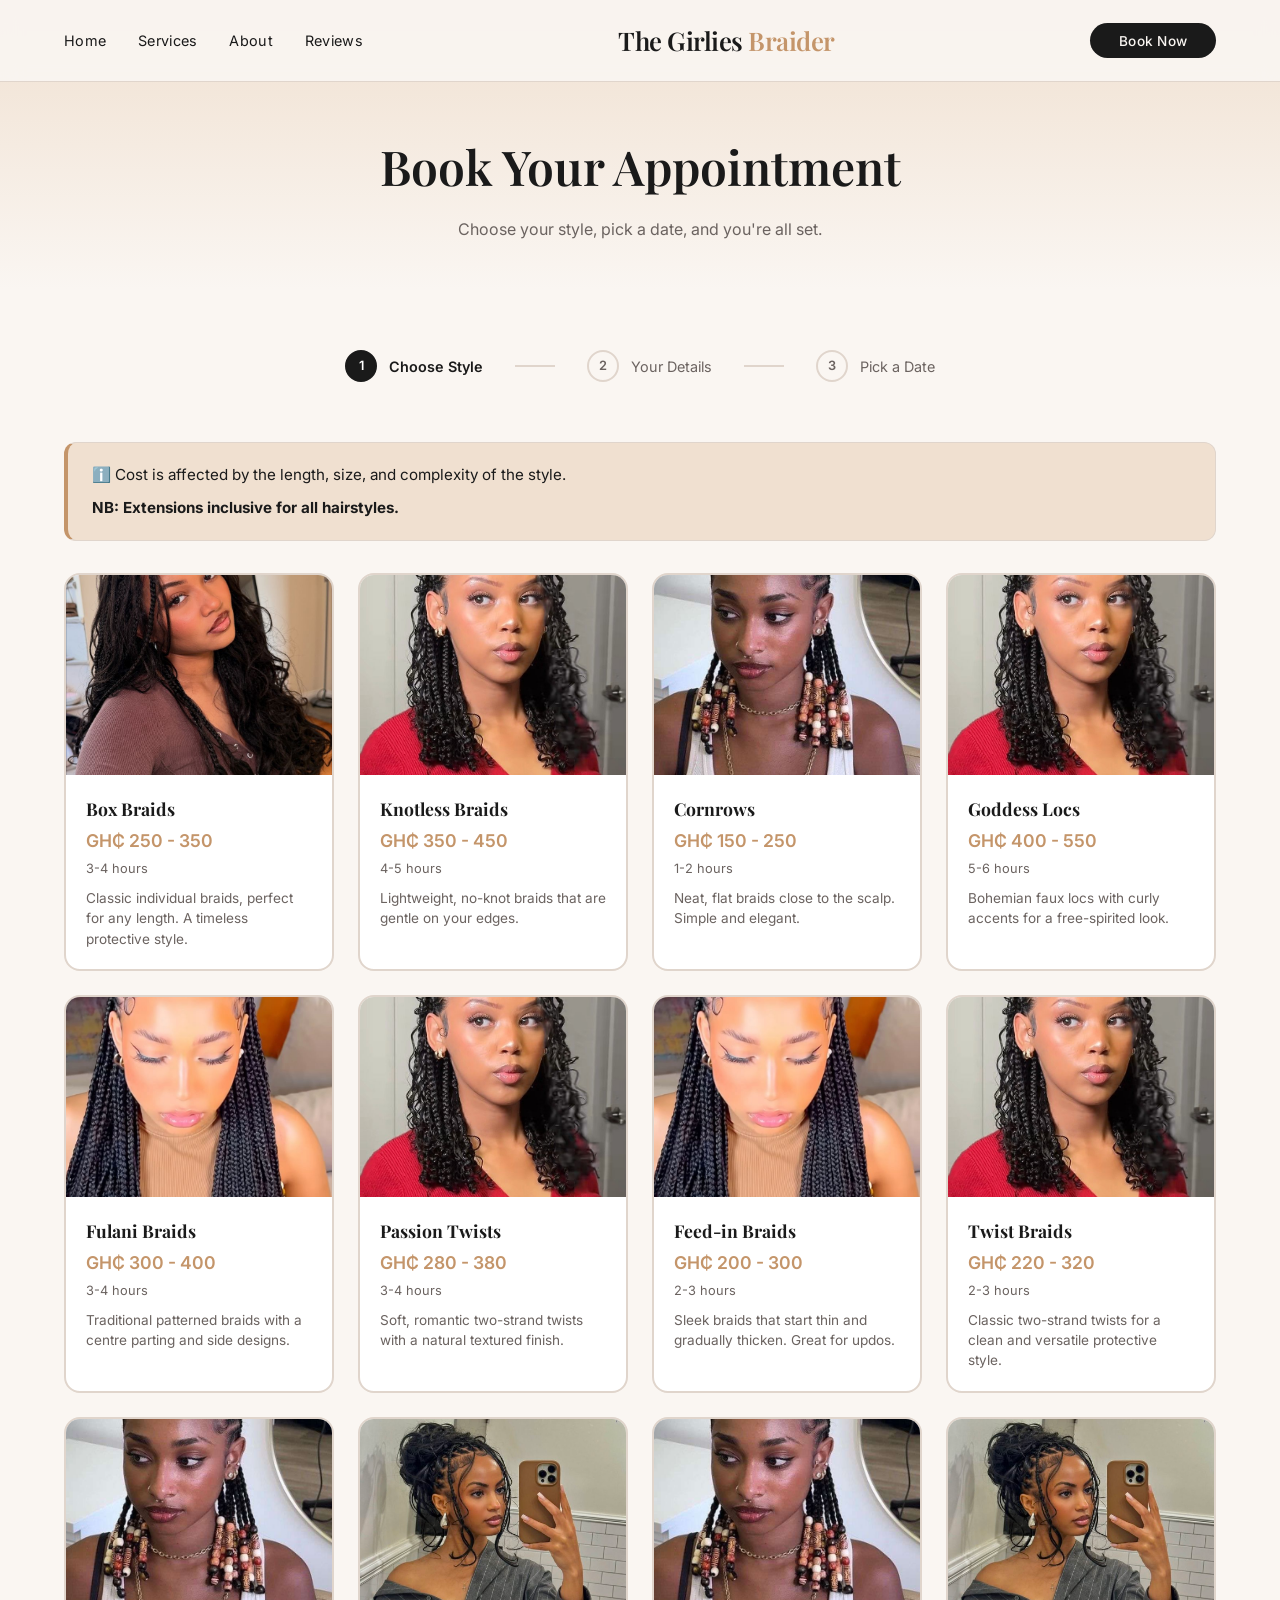
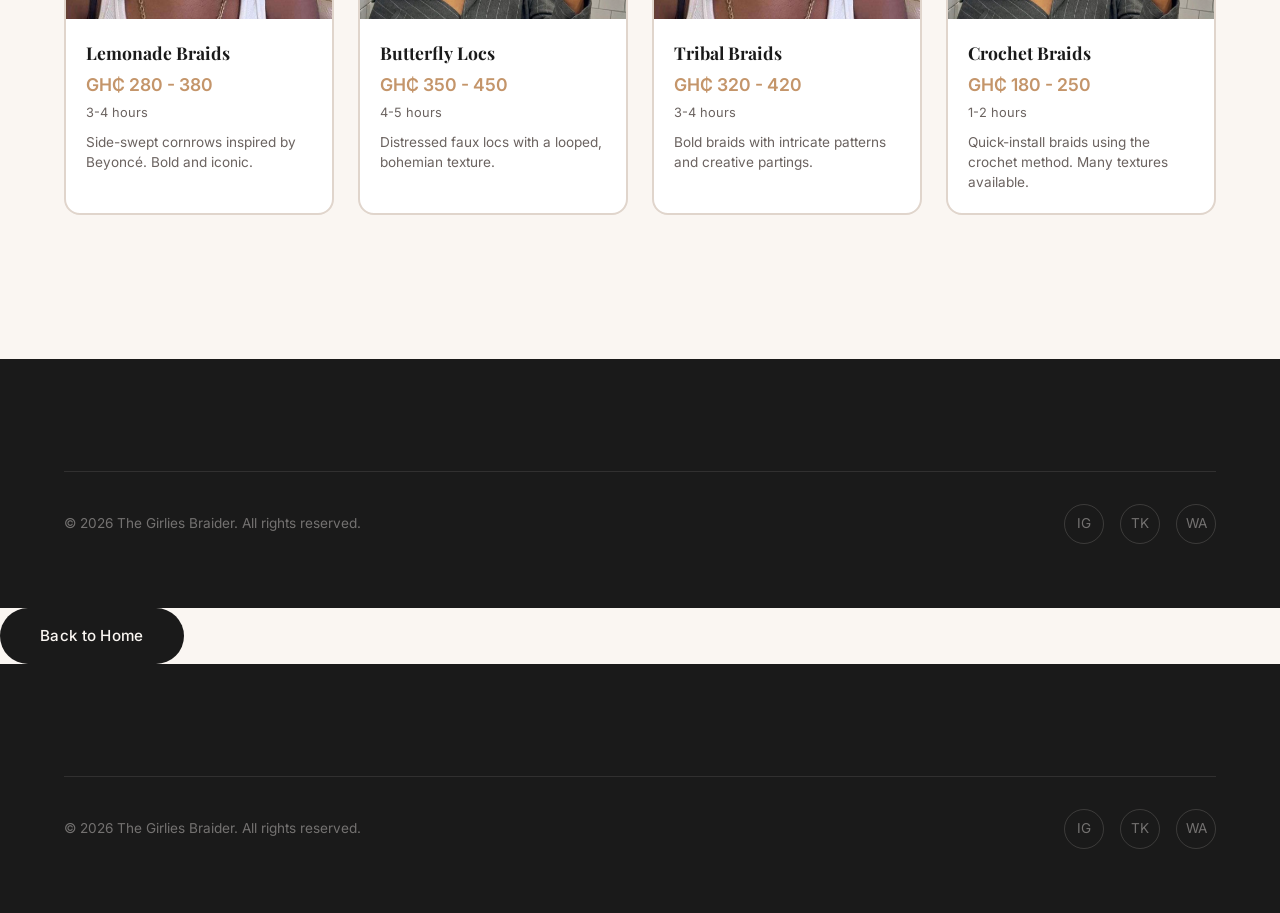
==== booking.html @ 3447a0ca "feat: update hairstyle pricing to ranges and add pricing information component to booking page" ====
<!DOCTYPE html>
<html lang="en">
<head>
  <meta charset="UTF-8">
  <meta name="viewport" content="width=device-width, initial-scale=1.0, maximum-scale=1.0, user-scalable=no">
  <title>Book an Appointment | The Girlies Braider</title>
  <link rel="stylesheet" href="styles.css">
</head>
<body>

  <!-- Navigation -->
  <nav class="navbar">
    <ul class="nav-links" id="navLinks">
      <li><a href="index.html">Home</a></li>
      <li><a href="index.html#services">Services</a></li>
      <li><a href="index.html#about">About</a></li>
      <li><a href="index.html#testimonials">Reviews</a></li>
    </ul>

    <a href="index.html" class="nav-logo">The Girlies <span>Braider</span></a>

    <div class="nav-cta">
      <a href="booking.html" class="btn-book">Book Now</a>
    </div>

    <button class="mobile-menu-btn" onclick="toggleMenu()" aria-label="Toggle menu">
      <span></span>
      <span></span>
      <span></span>
    </button>
  </nav>

  <!-- Page Header -->
  <div class="page-header">
    <h1 class="section-title">Book Your Appointment</h1>
    <p>Choose your style, pick a date, and you're all set.</p>
  </div>

  <!-- Booking Section -->
  <section class="booking-section">

    <!-- Steps Indicator -->
    <div class="booking-steps">
      <div class="step active" id="step-indicator-1">
        <span class="step-number">1</span>
        Choose Style
      </div>
      <div class="step-connector" id="connector-1"></div>
      <div class="step" id="step-indicator-2">
        <span class="step-number">2</span>
        Your Details
      </div>
      <div class="step-connector" id="connector-2"></div>
      <div class="step" id="step-indicator-3">
        <span class="step-number">3</span>
        Pick a Date
      </div>
    </div>

    <!-- Step 1: Choose Style -->
    <div class="step-panel active" id="step-1">
      <div class="pricing-info">
        <p>&#8505;&#65039; Cost is affected by the length, size, and complexity of the style.</p>
        <p><strong>NB: Extensions inclusive for all hairstyles.</strong></p>
      </div>
      <div class="styles-grid" id="stylesGrid">
        <!-- Rendered by JS -->
      </div>
    </div>

    <!-- Step 2: Your Details -->
    <div class="step-panel" id="step-2">
      <div class="booking-form">
        <div class="form-group">
          <label for="customerName">Your Full Name</label>
          <input type="text" id="customerName" placeholder="e.g. Ama Mensah" oninput="validateDetails()">
        </div>

        <div class="form-group">
          <label for="customerPhone">Phone Number</label>
          <input type="tel" id="customerPhone" placeholder="e.g. 024 000 0000" oninput="validateDetails()">
          <span class="phone-error" id="phoneError"></span>
        </div>
      </div>

      <div class="booking-nav">
        <button class="btn-back" onclick="goToStep(1)">&#8592; Back</button>
        <button class="btn-next" id="btnToStep3" disabled onclick="goToStep(3)">
          Continue &#8594;
        </button>
      </div>
    </div>

    <!-- Step 3: Pick a Date & Time (Cal.com) -->
    <div class="step-panel" id="step-3">
      <!-- Desktop: inline embed -->
      <div class="cal-embed-container cal-desktop-only">
        <div id="my-cal-inline"></div>
      </div>

      <!-- Mobile: popup trigger -->
      <div class="cal-mobile-only">
        <p style="text-align:center; color: var(--color-text-light); margin-bottom: 1.5rem;">
          Tap the button below to choose your preferred date and time.
        </p>
        <button
          id="calMobileBtn"
          data-cal-link="frank-adu-zt1m3p"
          data-cal-config='{"layout":"column_view"}'
          class="btn-primary"
          style="display:block; width:100%; text-align:center;"
        >
          Select Date &amp; Time
        </button>
      </div>

      <div class="booking-nav">
        <button class="btn-back" onclick="goToStep(2)">&#8592; Back</button>
      </div>
    </div>

  </section>

  <!-- Footer -->
  <footer class="footer">
    <div class="footer-bottom">
      <span>&copy; 2026 The Girlies Braider. All rights reserved.</span>
      <div class="social-links">
        <a href="#" aria-label="Instagram">IG</a>
        <a href="#" aria-label="TikTok">TK</a>
        <a href="#" aria-label="WhatsApp">WA</a>
      </div>
    </div>
  </footer>

  <!-- Cal.com embed loader (load script only, don't render yet) -->
  <script type="text/javascript">
    (function (C, A, L) {
      let p = function (a, ar) { a.q.push(ar); };
      let d = C.document;
      C.Cal = C.Cal || function () {
        let cal = C.Cal;
        let ar = arguments;
        if (!cal.loaded) {
          cal.ns = {};
          cal.q = cal.q || [];
          d.head.appendChild(d.createElement("script")).src = A;
          cal.loaded = true;
        }
        if (ar[0] === L) {
          const api = function () { p(api, arguments); };
          const namespace = ar[1];
          api.q = api.q || [];
          if (typeof namespace === "string") {
            cal.ns[namespace] = cal.ns[namespace] || api;
            p(cal.ns[namespace], ar);
            p(cal, ["initNamespace", namespace]);
          } else {
            p(cal, ar);
          }
          return;
        }
        p(cal, ar);
      };
    })(window, "https://app.cal.com/embed/embed.js", "init");

    Cal("init", { origin: "https://cal.com" });

    Cal("ui", {
      styles: { branding: { brandColor: "#1a1a1a" } },
      hideEventTypeDetails: false,
      layout: window.innerWidth <= 768 ? "column_view" : "month_view",
    });

    // When Cal.com booking completes, dismiss modal and advance to confirmation
    Cal("on", {
      action: "bookingSuccessful",
      callback: function () {
        // Find and remove Cal.com's popup modal (fixed-position overlay with iframe)
        document.querySelectorAll("iframe").forEach(function (iframe) {
          try {
            if (iframe.src && iframe.src.indexOf("cal.com") !== -1) {
              // Walk up to find the fixed overlay wrapper
              var el = iframe;
              while (el && el !== document.body) {
                var style = window.getComputedStyle(el);
                if (style.position === "fixed" && parseFloat(style.zIndex) > 999) {
                  el.remove();
                  return;
                }
                el = el.parentElement;
              }
            }
          } catch (e) {}
        });

        showConfirmation();
      },
    });
  </script>

  <script src="public/js/main.js"></script>
  <script src="public/js/booking.js"></script>
</body>
</html>
<a href="index.html" class="btn-primary">Back to Home</a>
        </div>
      </div>
    </div>

  </section>

  <!-- Footer -->
  <footer class="footer">
    <div class="footer-bottom">
      <span>&copy; 2026 The Girlies Braider. All rights reserved.</span>
      <div class="social-links">
        <a href="#" aria-label="Instagram">IG</a>
        <a href="#" aria-label="TikTok">TK</a>
        <a href="#" aria-label="WhatsApp">WA</a>
      </div>
    </div>
  </footer>

  <!-- Cal.com embed loader (load script only, don't render yet) -->
  <script type="text/javascript">
    (function (C, A, L) {
      let p = function (a, ar) { a.q.push(ar); };
      let d = C.document;
      C.Cal = C.Cal || function () {
        let cal = C.Cal;
        let ar = arguments;
        if (!cal.loaded) {
          cal.ns = {};
          cal.q = cal.q || [];
          d.head.appendChild(d.createElement("script")).src = A;
          cal.loaded = true;
        }
        if (ar[0] === L) {
          const api = function () { p(api, arguments); };
          const namespace = ar[1];
          api.q = api.q || [];
          if (typeof namespace === "string") {
            cal.ns[namespace] = cal.ns[namespace] || api;
            p(cal.ns[namespace], ar);
            p(cal, ["initNamespace", namespace]);
          } else {
            p(cal, ar);
          }
          return;
        }
        p(cal, ar);
      };
    })(window, "https://app.cal.com/embed/embed.js", "init");

    Cal("init", { origin: "https://cal.com" });

    Cal("ui", {
      styles: { branding: { brandColor: "#1a1a1a" } },
      hideEventTypeDetails: false,
      layout: window.innerWidth <= 768 ? "column_view" : "month_view",
    });

    // When Cal.com booking completes, dismiss modal and advance to confirmation
    Cal("on", {
      action: "bookingSuccessful",
      callback: function (e) {
        // Find and remove Cal.com's popup modal (fixed-position overlay with iframe)
        document.querySelectorAll("iframe").forEach(function (iframe) {
          try {
            if (iframe.src && iframe.src.indexOf("cal.com") !== -1) {
              // Walk up to find the fixed overlay wrapper
              var el = iframe;
              while (el && el !== document.body) {
                var style = window.getComputedStyle(el);
                if (style.position === "fixed" && parseFloat(style.zIndex) > 999) {
                  el.remove();
                  return;
                }
                el = el.parentElement;
              }
            }
          } catch (e) {}
        });

        showConfirmation(e);
      },
    });
  </script>

  <script src="public/js/main.js"></script>
  <script src="public/js/booking.js"></script>
</body>
</html>
---- styles.css ----
@import url('https://fonts.googleapis.com/css2?family=Playfair+Display:ital,wght@0,400;0,500;0,600;0,700;1,400;1,500&family=Inter:wght@300;400;500;600&display=swap');

*,
*::before,
*::after {
  margin: 0;
  padding: 0;
  box-sizing: border-box;
}

:root {
  --color-bg: #faf6f2;
  --color-bg-warm: #f0e0d0;
  --color-bg-dark: #1a1a1a;
  --color-text: #1a1a1a;
  --color-text-light: #6b6360;
  --color-text-white: #faf6f2;
  --color-accent: #c4956a;
  --color-accent-dark: #a87a52;
  --color-rose: #d4a59a;
  --color-border: #e0d5cc;
  --font-serif: 'Playfair Display', Georgia, serif;
  --font-sans: 'Inter', -apple-system, sans-serif;
}

html {
  scroll-behavior: smooth;
}

body {
  font-family: var(--font-sans);
  background-color: var(--color-bg);
  color: var(--color-text);
  line-height: 1.6;
  -webkit-font-smoothing: antialiased;
  overflow-x: hidden;
}

a {
  text-decoration: none;
  color: inherit;
}

img {
  max-width: 100%;
  display: block;
}

/* ===== NAVIGATION ===== */
.navbar {
  display: flex;
  align-items: center;
  justify-content: space-between;
  padding: 1.25rem 4rem;
  position: fixed;
  top: 0;
  left: 0;
  right: 0;
  z-index: 100;
  background: rgba(250, 246, 242, 0.9);
  backdrop-filter: blur(10px);
  border-bottom: 1px solid var(--color-border);
}

.nav-links {
  display: flex;
  gap: 2rem;
  list-style: none;
}

.nav-links a {
  font-size: 0.9rem;
  font-weight: 400;
  letter-spacing: 0.02em;
  transition: color 0.3s;
}

.nav-links a:hover,
.nav-links a.active {
  color: var(--color-accent);
}

.nav-logo {
  font-family: var(--font-serif);
  font-size: 1.6rem;
  font-weight: 600;
  letter-spacing: -0.02em;
}

.nav-logo span {
  color: var(--color-accent);
}

.nav-cta .btn-book {
  padding: 0.6rem 1.8rem;
  border-radius: 50px;
  background: var(--color-bg-dark);
  color: var(--color-text-white);
  font-size: 0.85rem;
  font-weight: 500;
  letter-spacing: 0.02em;
  transition: background 0.3s, transform 0.2s;
  border: none;
  cursor: pointer;
}

.nav-cta .btn-book:hover {
  background: var(--color-accent-dark);
  transform: translateY(-1px);
}

.mobile-menu-btn {
  display: none;
  background: none;
  border: none;
  cursor: pointer;
  padding: 0.5rem;
}

.mobile-menu-btn span {
  display: block;
  width: 24px;
  height: 2px;
  background: var(--color-text);
  margin: 5px 0;
  transition: all 0.3s;
}

/* ===== HERO SECTION ===== */
.hero {
  min-height: 100vh;
  display: flex;
  align-items: center;
  padding: 6rem 4rem 4rem;
  position: relative;
  overflow: hidden;
}

.hero-content {
  flex: 1;
  max-width: 600px;
  z-index: 2;
}

.hero-location {
  display: flex;
  align-items: center;
  gap: 1rem;
  margin-bottom: 1.5rem;
  font-size: 0.9rem;
  font-weight: 500;
  color: var(--color-text-light);
  letter-spacing: 0.05em;
}

.hero-location::before {
  content: '';
  width: 40px;
  height: 2px;
  background: var(--color-accent);
}

.hero-title {
  font-family: var(--font-serif);
  font-size: clamp(3rem, 6vw, 5rem);
  font-weight: 700;
  line-height: 1.1;
  margin-bottom: 2rem;
  letter-spacing: -0.02em;
}

.hero-title .accent {
  color: var(--color-accent);
  font-style: italic;
}

.hero-actions {
  display: flex;
  align-items: center;
  gap: 2rem;
  margin-top: 2.5rem;
}

.btn-primary {
  display: inline-flex;
  align-items: center;
  gap: 0.5rem;
  padding: 1rem 2.5rem;
  background: var(--color-bg-dark);
  color: var(--color-text-white);
  font-size: 0.95rem;
  font-weight: 500;
  border-radius: 50px;
  border: none;
  cursor: pointer;
  transition: all 0.3s ease;
  letter-spacing: 0.02em;
}

.btn-primary:hover {
  background: var(--color-accent-dark);
  transform: translateY(-2px);
  box-shadow: 0 8px 30px rgba(196, 149, 106, 0.3);
}

.btn-secondary {
  display: inline-flex;
  align-items: center;
  gap: 0.75rem;
  font-size: 0.9rem;
  font-weight: 500;
  color: var(--color-text);
  cursor: pointer;
  background: none;
  border: none;
  transition: color 0.3s;
}

.btn-secondary:hover {
  color: var(--color-accent);
}

.play-icon {
  width: 48px;
  height: 48px;
  border-radius: 50%;
  border: 2px solid var(--color-text);
  display: flex;
  align-items: center;
  justify-content: center;
  transition: all 0.3s;
}

.btn-secondary:hover .play-icon {
  border-color: var(--color-accent);
}

.hero-image {
  flex: 1;
  display: flex;
  justify-content: center;
  align-items: center;
  position: relative;
}

.hero-image-wrapper {
  position: relative;
  width: 450px;
  height: 550px;
}

.hero-arch {
  position: absolute;
  top: 0;
  right: -30px;
  width: 400px;
  height: 550px;
  background: linear-gradient(135deg, var(--color-bg-warm) 0%, var(--color-rose) 100%);
  border-radius: 200px 200px 0 0;
  z-index: 0;
}

.hero-photo {
  position: relative;
  z-index: 1;
  width: 100%;
  height: 100%;
  object-fit: cover;
  border-radius: 200px 200px 0 0;
}

.hero-photo-placeholder {
  position: relative;
  z-index: 1;
  width: 100%;
  height: 100%;
  background: linear-gradient(180deg, var(--color-rose) 0%, var(--color-accent) 100%);
  border-radius: 200px 200px 0 0;
  display: flex;
  align-items: center;
  justify-content: center;
  overflow: hidden;
}

.hero-photo-placeholder svg {
  width: 200px;
  height: 200px;
  opacity: 0.3;
}

/* ===== ABOUT SECTION ===== */
.about {
  padding: 6rem 4rem;
  background: var(--color-bg-dark);
  color: var(--color-text-white);
}

.section-number {
  font-family: var(--font-serif);
  font-size: 3rem;
  font-weight: 300;
  opacity: 0.3;
  margin-bottom: 0.5rem;
}

.section-title {
  font-family: var(--font-serif);
  font-size: clamp(2rem, 4vw, 3rem);
  font-weight: 600;
  margin-bottom: 2rem;
}

.about-grid {
  display: grid;
  grid-template-columns: 1fr 1fr;
  gap: 4rem;
  margin-top: 3rem;
}

.about-text p {
  font-size: 1rem;
  line-height: 1.8;
  color: rgba(250, 246, 242, 0.75);
  margin-bottom: 1.5rem;
}

.about-stats {
  display: grid;
  grid-template-columns: 1fr 1fr;
  gap: 2rem;
}

.stat-item {
  text-align: center;
  padding: 2rem;
  border: 1px solid rgba(250, 246, 242, 0.1);
  border-radius: 16px;
}

.stat-number {
  font-family: var(--font-serif);
  font-size: 2.5rem;
  font-weight: 600;
  color: var(--color-accent);
}

.stat-label {
  font-size: 0.85rem;
  color: rgba(250, 246, 242, 0.6);
  margin-top: 0.5rem;
}

/* ===== SERVICES PREVIEW ===== */
.services-preview {
  padding: 6rem 4rem;
}

.services-header {
  display: flex;
  justify-content: space-between;
  align-items: flex-end;
  margin-bottom: 3rem;
}

.services-grid {
  display: grid;
  grid-template-columns: repeat(auto-fill, minmax(280px, 1fr));
  gap: 2rem;
}

.service-card {
  border-radius: 16px;
  overflow: hidden;
  background: white;
  transition: transform 0.3s, box-shadow 0.3s;
  cursor: pointer;
}

.service-card:hover {
  transform: translateY(-4px);
  box-shadow: 0 12px 40px rgba(0, 0, 0, 0.08);
}

.service-card-image {
  height: 280px;
  background: linear-gradient(135deg, var(--color-bg-warm), var(--color-rose));
  display: flex;
  align-items: center;
  justify-content: center;
  position: relative;
  overflow: hidden;
}

.service-card-img {
  width: 100%;
  height: 100%;
  object-fit: cover;
  transition: transform 0.4s ease;
}

.service-card:hover .service-card-img {
  transform: scale(1.05);
}

.service-card-image .style-icon {
  font-size: 4rem;
  opacity: 0.5;
}

.service-card-body {
  padding: 1.5rem;
}

.service-card-body h3 {
  font-family: var(--font-serif);
  font-size: 1.25rem;
  margin-bottom: 0.5rem;
}

.service-card-body .price {
  font-size: 1.1rem;
  font-weight: 600;
  color: var(--color-accent);
}

.service-card-body .duration {
  font-size: 0.85rem;
  color: var(--color-text-light);
  margin-top: 0.25rem;
}

.btn-outline {
  display: inline-flex;
  align-items: center;
  gap: 0.5rem;
  padding: 0.8rem 2rem;
  border: 2px solid var(--color-bg-dark);
  color: var(--color-bg-dark);
  border-radius: 50px;
  font-size: 0.9rem;
  font-weight: 500;
  transition: all 0.3s;
  background: none;
  cursor: pointer;
}

.btn-outline:hover {
  background: var(--color-bg-dark);
  color: var(--color-text-white);
}

/* ===== TESTIMONIALS ===== */
.testimonials {
  padding: 6rem 4rem;
  background: var(--color-bg-warm);
}

.testimonials-grid {
  display: grid;
  grid-template-columns: repeat(auto-fill, minmax(300px, 1fr));
  gap: 2rem;
  margin-top: 3rem;
}

.testimonial-card {
  background: white;
  padding: 2rem;
  border-radius: 16px;
}

.testimonial-stars {
  color: var(--color-accent);
  font-size: 1.1rem;
  margin-bottom: 1rem;
}

.testimonial-text {
  font-size: 0.95rem;
  line-height: 1.7;
  color: var(--color-text-light);
  margin-bottom: 1.5rem;
}

.testimonial-author {
  font-weight: 600;
  font-size: 0.9rem;
}

/* ===== CTA SECTION ===== */
.cta-section {
  padding: 6rem 4rem;
  text-align: center;
}

.cta-section .section-title {
  max-width: 600px;
  margin: 0 auto 2rem;
}

.cta-section p {
  color: var(--color-text-light);
  max-width: 500px;
  margin: 0 auto 2rem;
}

/* ===== FOOTER ===== */
.footer {
  background: var(--color-bg-dark);
  color: var(--color-text-white);
  padding: 4rem;
}

.footer-grid {
  display: grid;
  grid-template-columns: 2fr 1fr 1fr 1fr;
  gap: 3rem;
}

.footer-brand .nav-logo {
  margin-bottom: 1rem;
}

.footer-brand p {
  font-size: 0.9rem;
  color: rgba(250, 246, 242, 0.6);
  line-height: 1.7;
  max-width: 300px;
}

.footer-col h4 {
  font-family: var(--font-serif);
  font-size: 1.1rem;
  margin-bottom: 1.25rem;
}

.footer-col ul {
  list-style: none;
}

.footer-col ul li {
  margin-bottom: 0.75rem;
}

.footer-col ul a {
  font-size: 0.9rem;
  color: rgba(250, 246, 242, 0.6);
  transition: color 0.3s;
}

.footer-col ul a:hover {
  color: var(--color-accent);
}

.footer-bottom {
  margin-top: 3rem;
  padding-top: 2rem;
  border-top: 1px solid rgba(250, 246, 242, 0.1);
  display: flex;
  justify-content: space-between;
  align-items: center;
  font-size: 0.85rem;
  color: rgba(250, 246, 242, 0.4);
}

.social-links {
  display: flex;
  gap: 1rem;
}

.social-links a {
  width: 40px;
  height: 40px;
  border-radius: 50%;
  border: 1px solid rgba(250, 246, 242, 0.15);
  display: flex;
  align-items: center;
  justify-content: center;
  transition: all 0.3s;
  font-size: 0.85rem;
}

.social-links a:hover {
  border-color: var(--color-accent);
  background: var(--color-accent);
}

/* ===== BOOKING PAGE ===== */
.page-header {
  padding: 8rem 4rem 3rem;
  text-align: center;
  background: linear-gradient(180deg, var(--color-bg-warm) 0%, var(--color-bg) 100%);
}

.page-header .section-title {
  margin-bottom: 0.75rem;
}

.page-header p {
  color: var(--color-text-light);
  max-width: 500px;
  margin: 0 auto;
}

.booking-section {
  padding: 3rem 4rem 6rem;
}

.booking-steps {
  display: flex;
  justify-content: center;
  gap: 0;
  margin-bottom: 3rem;
}

.step {
  display: flex;
  align-items: center;
  gap: 0.75rem;
  padding: 0.75rem 1.5rem;
  font-size: 0.9rem;
  color: var(--color-text-light);
  position: relative;
}

.step.active {
  color: var(--color-text);
  font-weight: 600;
}

.step.completed {
  color: var(--color-accent);
}

.step-number {
  width: 32px;
  height: 32px;
  border-radius: 50%;
  border: 2px solid var(--color-border);
  display: flex;
  align-items: center;
  justify-content: center;
  font-size: 0.8rem;
  font-weight: 600;
}

.step.active .step-number {
  background: var(--color-bg-dark);
  color: white;
  border-color: var(--color-bg-dark);
}

.step.completed .step-number {
  background: var(--color-accent);
  color: white;
  border-color: var(--color-accent);
}

.step-connector {
  width: 40px;
  height: 2px;
  background: var(--color-border);
  margin: 0 0.5rem;
  align-self: center;
}

.step-connector.completed {
  background: var(--color-accent);
}

/* Style Selection */
.pricing-info {
  background: var(--color-bg-warm);
  border: 1px solid var(--color-border);
  border-left: 4px solid var(--color-accent);
  border-radius: 12px;
  padding: 1.25rem 1.5rem;
  margin-bottom: 2rem;
  font-size: 0.95rem;
  color: var(--color-text);
}
.pricing-info p {
  margin-bottom: 0.5rem;
}
.pricing-info p:last-child {
  margin-bottom: 0;
}

.styles-grid {
  display: grid;
  grid-template-columns: repeat(auto-fill, minmax(260px, 1fr));
  gap: 1.5rem;
  margin-bottom: 3rem;
}

.style-card {
  border: 2px solid var(--color-border);
  border-radius: 16px;
  overflow: hidden;
  cursor: pointer;
  transition: all 0.3s;
  background: white;
}

.style-card:hover {
  border-color: var(--color-accent);
  transform: translateY(-2px);
  box-shadow: 0 8px 30px rgba(0, 0, 0, 0.06);
}

.style-card.selected {
  border-color: var(--color-accent);
  box-shadow: 0 0 0 3px rgba(196, 149, 106, 0.2);
}

.style-card-image {
  height: 200px;
  background: linear-gradient(135deg, var(--color-bg-warm), var(--color-rose));
  display: flex;
  align-items: center;
  justify-content: center;
  position: relative;
}

.style-card-img {
  width: 100%;
  height: 100%;
  object-fit: cover;
  transition: transform 0.4s ease;
}

.style-card:hover .style-card-img {
  transform: scale(1.05);
}

.style-card-image .style-emoji {
  font-size: 3.5rem;
}

.style-card.selected .style-card-image::after {
  content: '✓';
  position: absolute;
  top: 12px;
  right: 12px;
  width: 28px;
  height: 28px;
  background: var(--color-accent);
  color: white;
  border-radius: 50%;
  display: flex;
  align-items: center;
  justify-content: center;
  font-size: 0.85rem;
  font-weight: 700;
}

.style-card-body {
  padding: 1.25rem;
}

.style-card-body h3 {
  font-family: var(--font-serif);
  font-size: 1.1rem;
  margin-bottom: 0.25rem;
}

.style-card-body .style-price {
  font-size: 1.1rem;
  font-weight: 600;
  color: var(--color-accent);
}

.style-card-body .style-duration {
  font-size: 0.8rem;
  color: var(--color-text-light);
  margin-top: 0.25rem;
}

.style-card-body .style-desc {
  font-size: 0.85rem;
  color: var(--color-text-light);
  margin-top: 0.5rem;
  line-height: 1.5;
}

.btn-card-continue {
  display: block;
  width: 100%;
  margin-top: 1rem;
  padding: 0.7rem 1.5rem;
  background: var(--color-bg-dark);
  color: white;
  border: none;
  border-radius: 50px;
  font-family: var(--font-sans);
  font-size: 0.85rem;
  font-weight: 500;
  cursor: pointer;
  transition: background 0.3s, transform 0.2s;
  animation: fadeInUp 0.3s ease-out;
}

.btn-card-continue:hover {
  background: var(--color-accent-dark);
  transform: translateY(-1px);
}

/* Date & Details */
.booking-form {
  max-width: 600px;
  margin: 0 auto;
}

.form-group {
  margin-bottom: 1.5rem;
}

.form-group label {
  display: block;
  font-weight: 600;
  font-size: 0.9rem;
  margin-bottom: 0.5rem;
}

.form-group input,
.form-group select,
.form-group textarea {
  width: 100%;
  padding: 0.9rem 1.25rem;
  border: 2px solid var(--color-border);
  border-radius: 12px;
  font-family: var(--font-sans);
  font-size: 0.95rem;
  background: white;
  transition: border-color 0.3s;
  color: var(--color-text);
}

.cal-embed-container {
  max-width: 1100px;
  margin: 0 auto;
  min-height: 500px;
  width: 100%;
  overflow: hidden;
  touch-action: manipulation;
}

.cal-embed-container * {
  touch-action: manipulation;
}

/* Desktop: show inline, hide popup button */
.cal-desktop-only {
  display: block;
}

.cal-mobile-only {
  display: none;
}

#my-cal-inline {
  width: 100%;
  overflow: auto;
  -webkit-overflow-scrolling: touch;
  touch-action: manipulation;
}

#my-cal-inline iframe {
  width: 100% !important;
  max-width: 100% !important;
  touch-action: manipulation;
}

.phone-error {
  display: none;
  color: #d32f2f;
  font-size: 0.8rem;
  margin-top: 0.35rem;
}

.form-group input:focus,
.form-group select:focus,
.form-group textarea:focus {
  outline: none;
  border-color: var(--color-accent);
}

.form-group textarea {
  resize: vertical;
  min-height: 100px;
}

.date-grid {
  display: grid;
  grid-template-columns: repeat(auto-fill, minmax(130px, 1fr));
  gap: 0.75rem;
}

.date-slot {
  padding: 0.75rem 1rem;
  border: 2px solid var(--color-border);
  border-radius: 12px;
  text-align: center;
  cursor: pointer;
  transition: all 0.3s;
  background: white;
}

.date-slot:hover {
  border-color: var(--color-accent);
}

.date-slot.selected {
  background: var(--color-bg-dark);
  color: white;
  border-color: var(--color-bg-dark);
}

.date-slot .date-day {
  font-weight: 600;
  font-size: 0.95rem;
}

.date-slot .date-date {
  font-size: 0.8rem;
  opacity: 0.7;
  margin-top: 0.15rem;
}

.time-grid {
  display: grid;
  grid-template-columns: repeat(auto-fill, minmax(100px, 1fr));
  gap: 0.75rem;
}

.time-slot {
  padding: 0.65rem 1rem;
  border: 2px solid var(--color-border);
  border-radius: 12px;
  text-align: center;
  cursor: pointer;
  transition: all 0.3s;
  font-size: 0.9rem;
  background: white;
}

.time-slot:hover {
  border-color: var(--color-accent);
}

.time-slot.selected {
  background: var(--color-bg-dark);
  color: white;
  border-color: var(--color-bg-dark);
}

.booking-summary {
  background: white;
  border: 2px solid var(--color-border);
  border-radius: 16px;
  padding: 2rem;
  margin-top: 2rem;
}

.booking-summary h3 {
  font-family: var(--font-serif);
  font-size: 1.25rem;
  margin-bottom: 1.5rem;
}

.summary-row {
  display: flex;
  justify-content: space-between;
  padding: 0.75rem 0;
  border-bottom: 1px solid var(--color-border);
  font-size: 0.9rem;
}

.summary-row:last-child {
  border-bottom: none;
  font-weight: 600;
  font-size: 1.05rem;
  padding-top: 1rem;
}

.summary-row .label {
  color: var(--color-text-light);
}

.booking-nav {
  display: flex;
  justify-content: space-between;
  align-items: center;
  margin-top: 2.5rem;
  padding-top: 2rem;
  border-top: 1px solid var(--color-border);
}

.btn-back {
  display: inline-flex;
  align-items: center;
  gap: 0.5rem;
  padding: 0.8rem 2rem;
  background: none;
  border: 2px solid var(--color-border);
  border-radius: 50px;
  font-size: 0.9rem;
  font-weight: 500;
  cursor: pointer;
  transition: all 0.3s;
  color: var(--color-text);
  font-family: var(--font-sans);
}

.btn-back:hover {
  border-color: var(--color-bg-dark);
}

.btn-next {
  display: inline-flex;
  align-items: center;
  gap: 0.5rem;
  padding: 0.9rem 2.5rem;
  background: var(--color-bg-dark);
  color: white;
  border: none;
  border-radius: 50px;
  font-size: 0.9rem;
  font-weight: 500;
  cursor: pointer;
  transition: all 0.3s;
  font-family: var(--font-sans);
}

.btn-next:hover {
  background: var(--color-accent-dark);
  transform: translateY(-1px);
}

.btn-next:disabled {
  opacity: 0.4;
  cursor: not-allowed;
  transform: none;
}

/* Step panels */
.step-panel {
  display: none;
}

.step-panel.active {
  display: block;
}

/* ===== CONFIRMATION PAGE ===== */
.confirmation {
  min-height: 100vh;
  display: flex;
  align-items: center;
  justify-content: center;
  padding: 6rem 2rem;
  background: linear-gradient(180deg, var(--color-bg-warm) 0%, var(--color-bg) 100%);
}

.confirmation-card {
  background: white;
  border-radius: 24px;
  padding: 3rem;
  max-width: 520px;
  width: 100%;
  text-align: center;
  box-shadow: 0 20px 60px rgba(0, 0, 0, 0.06);
}

.confirmation-icon {
  width: 72px;
  height: 72px;
  background: linear-gradient(135deg, var(--color-accent), var(--color-rose));
  border-radius: 50%;
  display: flex;
  align-items: center;
  justify-content: center;
  margin: 0 auto 1.5rem;
  font-size: 2rem;
}

.confirmation-card h1 {
  font-family: var(--font-serif);
  font-size: 1.75rem;
  margin-bottom: 0.75rem;
}

.confirmation-card > p {
  color: var(--color-text-light);
  margin-bottom: 2rem;
  font-size: 0.95rem;
}

.payment-box {
  background: var(--color-bg);
  border-radius: 16px;
  padding: 2rem;
  margin-bottom: 2rem;
  text-align: left;
}

.payment-box h3 {
  font-family: var(--font-serif);
  font-size: 1.1rem;
  margin-bottom: 1rem;
  text-align: center;
}

.payment-detail {
  display: flex;
  justify-content: space-between;
  padding: 0.6rem 0;
  font-size: 0.9rem;
}

.payment-detail .label {
  color: var(--color-text-light);
}

.payment-detail .value {
  font-weight: 600;
}

.payment-detail.highlight {
  margin-top: 0.5rem;
  padding-top: 1rem;
  border-top: 2px solid var(--color-border);
}

.payment-detail.highlight .value {
  color: var(--color-accent);
  font-size: 1.1rem;
}

.payment-warning {
  display: flex;
  align-items: flex-start;
  gap: 0.75rem;
  background: #fff8e1;
  border: 1px solid #ffe082;
  border-radius: 12px;
  padding: 1rem 1.25rem;
  margin-bottom: 2rem;
  text-align: left;
  font-size: 0.85rem;
  line-height: 1.5;
}

.payment-warning .warning-icon {
  font-size: 1.2rem;
  flex-shrink: 0;
  margin-top: 0.1rem;
}

.confirmation-details {
  border-top: 1px solid var(--color-border);
  padding-top: 1.5rem;
  margin-top: 0.5rem;
  text-align: left;
}

.confirmation-details h4 {
  font-size: 0.85rem;
  text-transform: uppercase;
  letter-spacing: 0.08em;
  color: var(--color-text-light);
  margin-bottom: 1rem;
}

.detail-row {
  display: flex;
  justify-content: space-between;
  padding: 0.5rem 0;
  font-size: 0.9rem;
}

.detail-row .label {
  color: var(--color-text-light);
}

/* ===== ANIMATIONS ===== */
@keyframes fadeInUp {
  from {
    opacity: 0;
    transform: translateY(20px);
  }
  to {
    opacity: 1;
    transform: translateY(0);
  }
}

.fade-in-up {
  animation: fadeInUp 0.6s ease-out forwards;
}

.fade-in-up-delay-1 { animation-delay: 0.1s; opacity: 0; }
.fade-in-up-delay-2 { animation-delay: 0.2s; opacity: 0; }
.fade-in-up-delay-3 { animation-delay: 0.3s; opacity: 0; }

/* ===== RESPONSIVE ===== */
@media (max-width: 1024px) {
  .hero {
    padding: 6rem 2rem 4rem;
  }

  .hero-image-wrapper {
    width: 350px;
    height: 450px;
  }

  .hero-arch {
    width: 320px;
    height: 450px;
  }
}

@media (max-width: 768px) {
  .navbar {
    padding: 1rem 1.5rem;
  }

  .nav-links {
    display: none;
  }

  .mobile-menu-btn {
    display: block;
  }

  .nav-cta {
    display: none;
  }

  .nav-links.open {
    display: flex;
    flex-direction: column;
    position: absolute;
    top: 100%;
    left: 0;
    right: 0;
    background: var(--color-bg);
    padding: 1.5rem;
    border-bottom: 1px solid var(--color-border);
    gap: 1rem;
  }

  .hero {
    flex-direction: column;
    text-align: center;
    padding: 7rem 1.5rem 3rem;
    min-height: auto;
  }

  .hero-location {
    justify-content: center;
  }

  .hero-actions {
    justify-content: center;
    flex-wrap: wrap;
  }

  .hero-image {
    margin-top: 3rem;
  }

  .hero-image-wrapper {
    width: 280px;
    height: 360px;
  }

  .hero-arch {
    width: 260px;
    height: 360px;
    right: -15px;
  }

  .about-grid {
    grid-template-columns: 1fr;
    gap: 2rem;
  }

  .about, .services-preview, .testimonials, .cta-section {
    padding: 4rem 1.5rem;
  }

  .services-header {
    flex-direction: column;
    align-items: flex-start;
    gap: 1rem;
  }

  .footer-grid {
    grid-template-columns: 1fr 1fr;
    gap: 2rem;
  }

  .footer {
    padding: 3rem 1.5rem;
  }

  .footer-bottom {
    flex-direction: column;
    gap: 1rem;
    text-align: center;
  }

  /* Booking page mobile */
  .page-header {
    padding: 6rem 1.5rem 2rem;
  }

  .booking-section {
    padding: 2rem 1rem 4rem;
  }

  .booking-steps {
    flex-wrap: wrap;
    gap: 0.5rem;
  }

  .step {
    padding: 0.5rem 0.75rem;
    font-size: 0.8rem;
    gap: 0.5rem;
  }

  .step-number {
    width: 28px;
    height: 28px;
    font-size: 0.75rem;
  }

  .step-connector {
    display: none;
  }

  .styles-grid {
    grid-template-columns: 1fr 1fr;
    gap: 1rem;
  }

  .style-card-body {
    padding: 1rem;
  }

  .style-card-body h3 {
    font-size: 1rem;
  }

  .style-card-body .style-desc {
    font-size: 0.8rem;
  }

  .cal-desktop-only {
    display: none;
  }

  .cal-mobile-only {
    display: block;
    padding: 2rem 0;
  }

  .booking-form {
    max-width: 100%;
  }

  .booking-nav {
    flex-direction: column;
    gap: 1rem;
  }

  .booking-nav .btn-back,
  .booking-nav .btn-next {
    width: 100%;
    justify-content: center;
  }

  /* Confirmation mobile */
  .confirmation-card {
    padding: 2rem 1.5rem;
  }

  .payment-box {
    padding: 1.5rem 1rem;
  }
}

@media (max-width: 480px) {
  .styles-grid {
    grid-template-columns: 1fr;
  }

  .booking-section {
    padding: 1.5rem 0.75rem 3rem;
  }
}
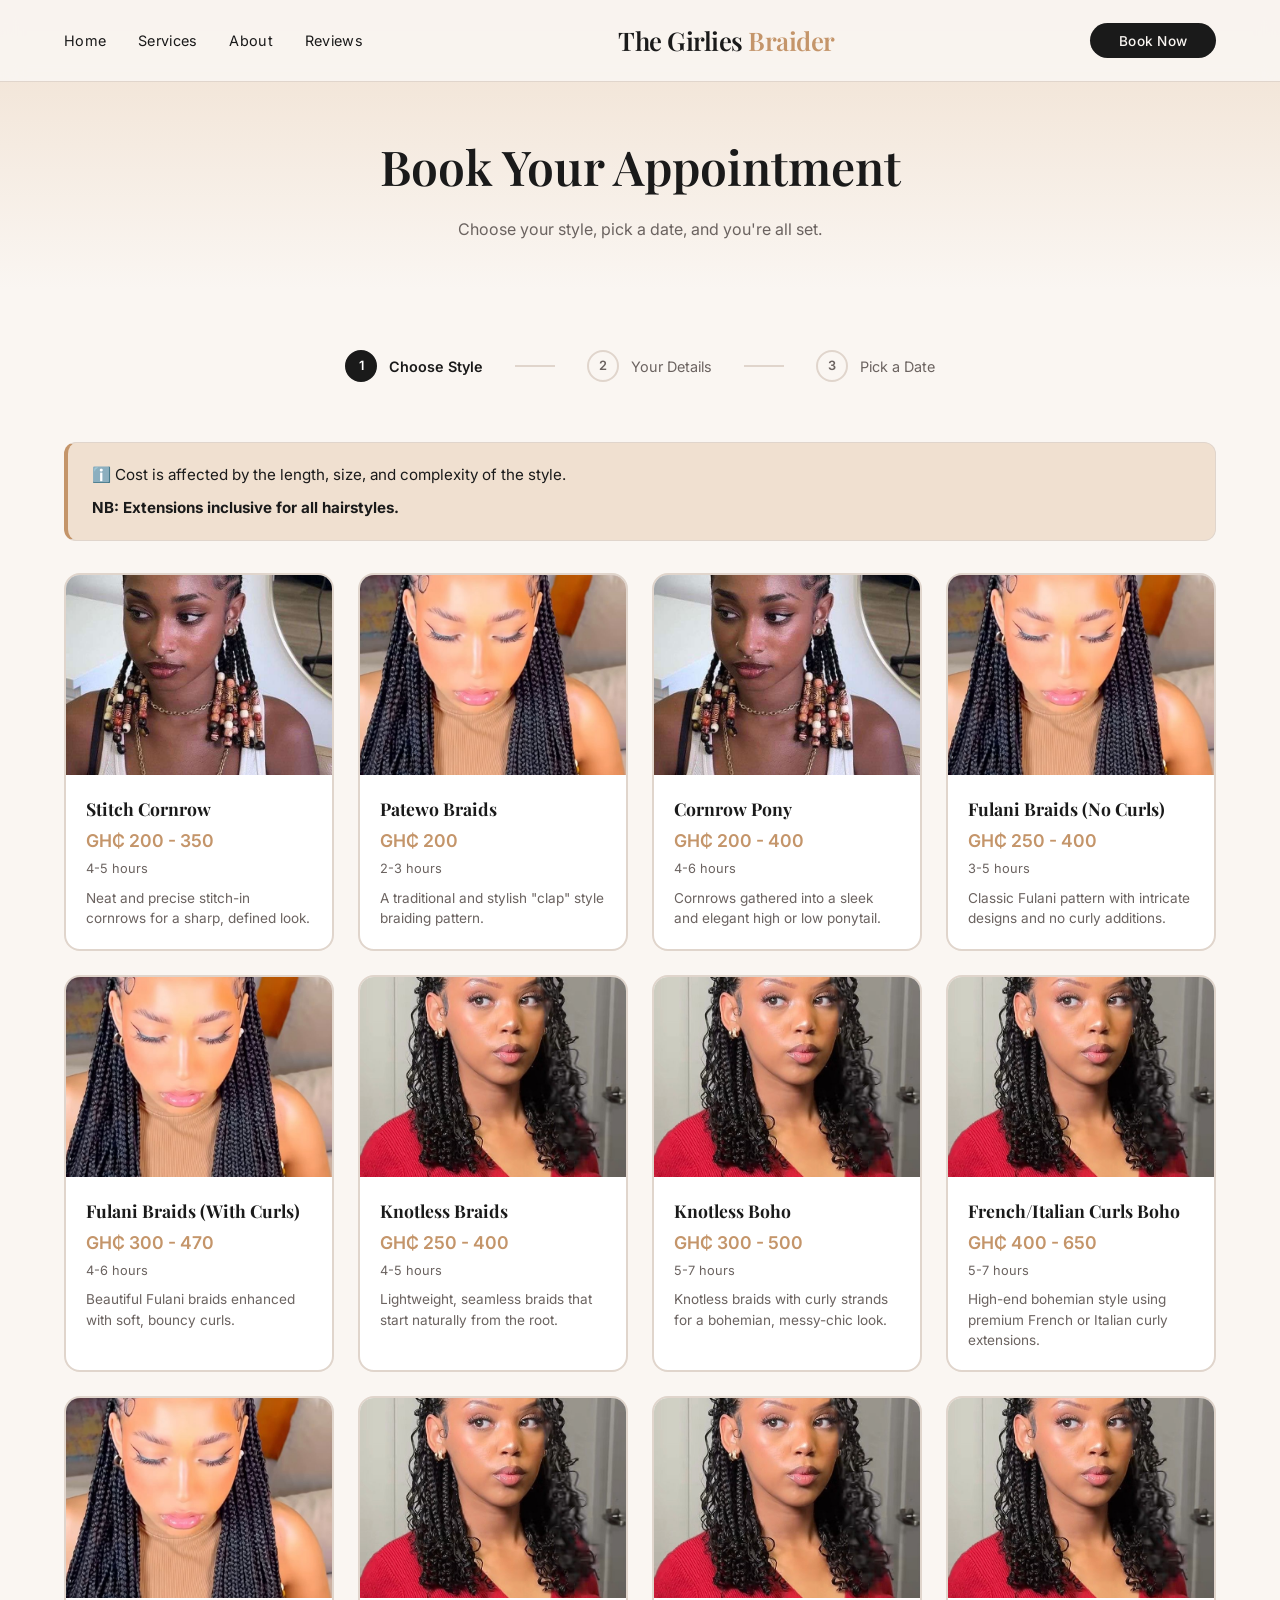
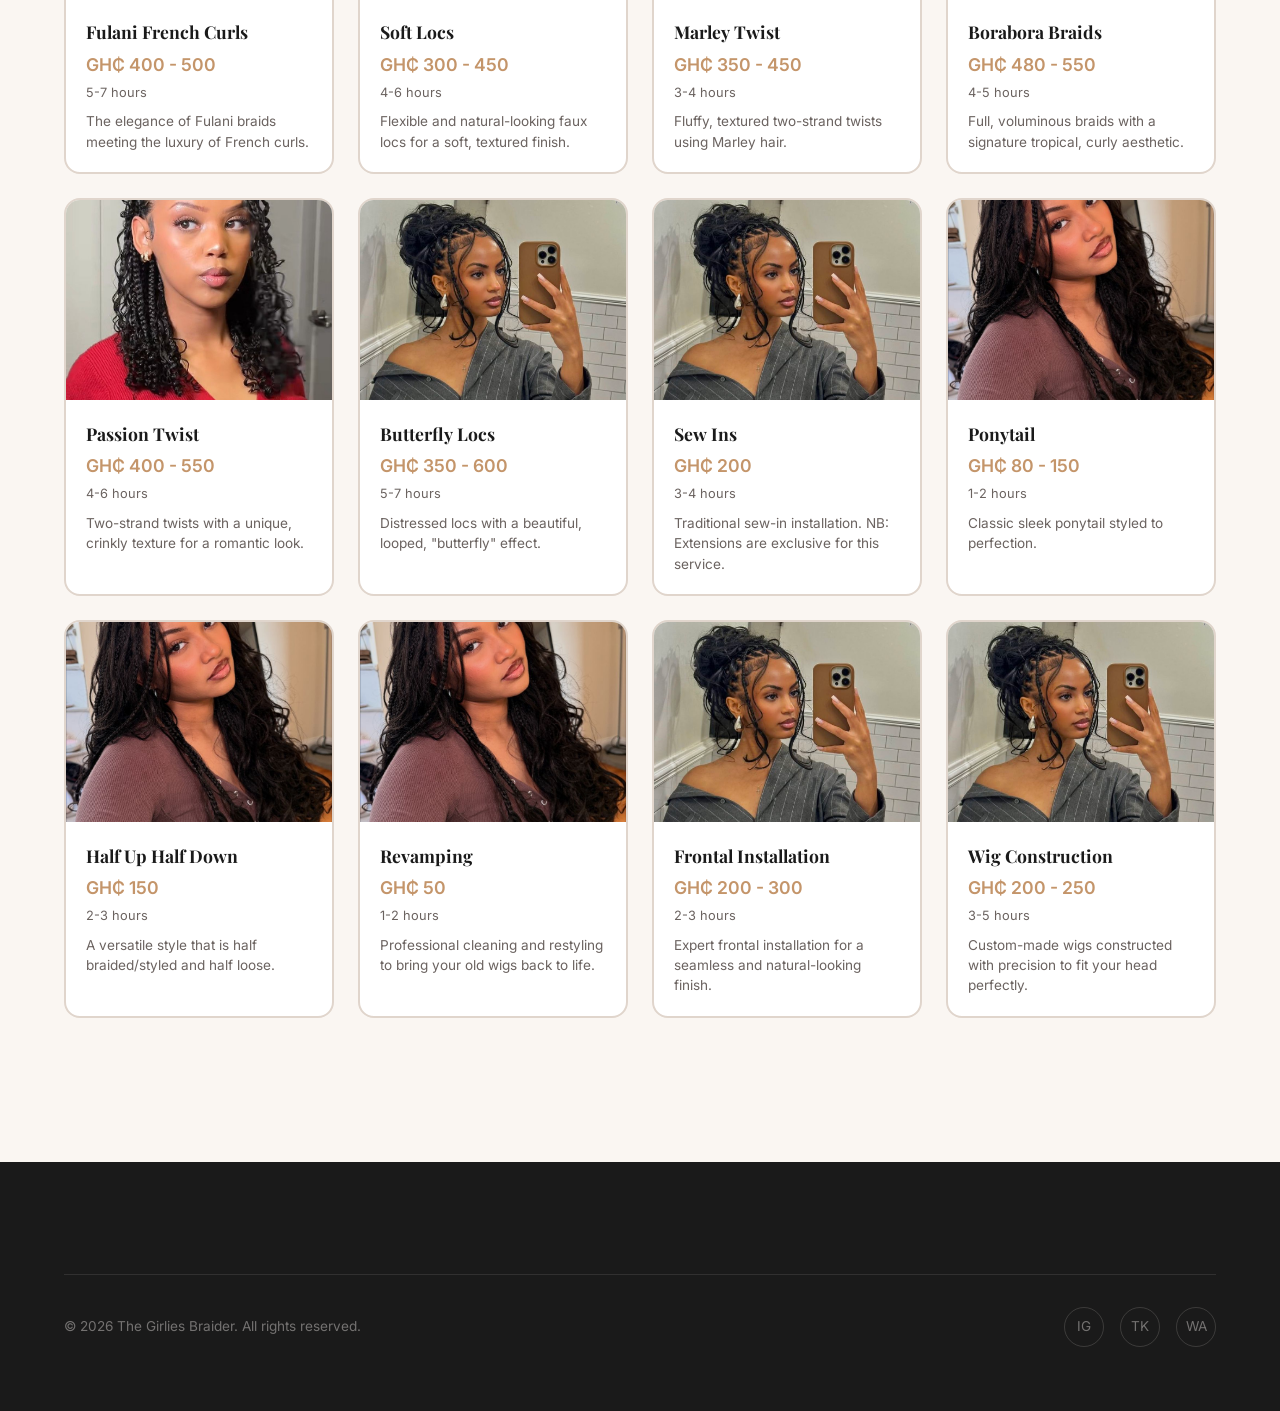
==== commit 6aea17f6: "refactor: simplify and consolidate Cal.com embed implementation in booking.html" ====
--- a/booking.html
+++ b/booking.html
@@ -133,7 +133,7 @@
     </div>
   </footer>
 
-  <!-- Cal.com embed loader (load script only, don't render yet) -->
+  <!-- Cal.com embed loader -->
   <script type="text/javascript">
     (function (C, A, L) {
       let p = function (a, ar) { a.q.push(ar); };
@@ -172,15 +172,12 @@
       layout: window.innerWidth <= 768 ? "column_view" : "month_view",
     });
 
-    // When Cal.com booking completes, dismiss modal and advance to confirmation
     Cal("on", {
       action: "bookingSuccessful",
-      callback: function () {
-        // Find and remove Cal.com's popup modal (fixed-position overlay with iframe)
+      callback: function (e) {
         document.querySelectorAll("iframe").forEach(function (iframe) {
           try {
             if (iframe.src && iframe.src.indexOf("cal.com") !== -1) {
-              // Walk up to find the fixed overlay wrapper
               var el = iframe;
               while (el && el !== document.body) {
                 var style = window.getComputedStyle(el);
@@ -193,8 +190,7 @@
             }
           } catch (e) {}
         });
-
-        showConfirmation();
+        showConfirmation(e);
       },
     });
   </script>
@@ -203,92 +199,3 @@
   <script src="public/js/booking.js"></script>
 </body>
 </html>
-<a href="index.html" class="btn-primary">Back to Home</a>
-        </div>
-      </div>
-    </div>
-
-  </section>
-
-  <!-- Footer -->
-  <footer class="footer">
-    <div class="footer-bottom">
-      <span>&copy; 2026 The Girlies Braider. All rights reserved.</span>
-      <div class="social-links">
-        <a href="#" aria-label="Instagram">IG</a>
-        <a href="#" aria-label="TikTok">TK</a>
-        <a href="#" aria-label="WhatsApp">WA</a>
-      </div>
-    </div>
-  </footer>
-
-  <!-- Cal.com embed loader (load script only, don't render yet) -->
-  <script type="text/javascript">
-    (function (C, A, L) {
-      let p = function (a, ar) { a.q.push(ar); };
-      let d = C.document;
-      C.Cal = C.Cal || function () {
-        let cal = C.Cal;
-        let ar = arguments;
-        if (!cal.loaded) {
-          cal.ns = {};
-          cal.q = cal.q || [];
-          d.head.appendChild(d.createElement("script")).src = A;
-          cal.loaded = true;
-        }
-        if (ar[0] === L) {
-          const api = function () { p(api, arguments); };
-          const namespace = ar[1];
-          api.q = api.q || [];
-          if (typeof namespace === "string") {
-            cal.ns[namespace] = cal.ns[namespace] || api;
-            p(cal.ns[namespace], ar);
-            p(cal, ["initNamespace", namespace]);
-          } else {
-            p(cal, ar);
-          }
-          return;
-        }
-        p(cal, ar);
-      };
-    })(window, "https://app.cal.com/embed/embed.js", "init");
-
-    Cal("init", { origin: "https://cal.com" });
-
-    Cal("ui", {
-      styles: { branding: { brandColor: "#1a1a1a" } },
-      hideEventTypeDetails: false,
-      layout: window.innerWidth <= 768 ? "column_view" : "month_view",
-    });
-
-    // When Cal.com booking completes, dismiss modal and advance to confirmation
-    Cal("on", {
-      action: "bookingSuccessful",
-      callback: function (e) {
-        // Find and remove Cal.com's popup modal (fixed-position overlay with iframe)
-        document.querySelectorAll("iframe").forEach(function (iframe) {
-          try {
-            if (iframe.src && iframe.src.indexOf("cal.com") !== -1) {
-              // Walk up to find the fixed overlay wrapper
-              var el = iframe;
-              while (el && el !== document.body) {
-                var style = window.getComputedStyle(el);
-                if (style.position === "fixed" && parseFloat(style.zIndex) > 999) {
-                  el.remove();
-                  return;
-                }
-                el = el.parentElement;
-              }
-            }
-          } catch (e) {}
-        });
-
-        showConfirmation(e);
-      },
-    });
-  </script>
-
-  <script src="public/js/main.js"></script>
-  <script src="public/js/booking.js"></script>
-</body>
-</html>
--- a/styles.css
+++ b/styles.css
@@ -447,6 +447,99 @@
 .btn-outline:hover {
   background: var(--color-bg-dark);
   color: var(--color-text-white);
+}
+
+/* ===== OTHER SERVICES ===== */
+.other-services {
+  padding: 6rem 4rem;
+  background: var(--color-bg);
+  border-top: 1px solid var(--color-border);
+}
+
+.other-services-container {
+  max-width: 1200px;
+  margin: 0 auto;
+  display: grid;
+  grid-template-columns: 1fr 1.5fr;
+  gap: 4rem;
+  align-items: center;
+}
+
+.other-header .section-title {
+  margin-bottom: 1.5rem;
+}
+
+.other-header p {
+  color: var(--color-text-light);
+  font-size: 1.05rem;
+  line-height: 1.7;
+}
+
+.other-services-list {
+  display: flex;
+  flex-direction: column;
+  gap: 1.5rem;
+}
+
+.other-service-item {
+  display: flex;
+  justify-content: space-between;
+  align-items: center;
+  padding: 2rem;
+  background: white;
+  border-radius: 16px;
+  border: 1px solid var(--color-border);
+  transition: all 0.3s;
+  cursor: pointer;
+}
+
+.other-service-item:hover {
+  border-color: var(--color-accent);
+  transform: translateX(10px);
+  box-shadow: 0 10px 30px rgba(0, 0, 0, 0.05);
+}
+
+.other-service-item h3 {
+  font-family: var(--font-serif);
+  font-size: 1.3rem;
+  margin-bottom: 0.5rem;
+}
+
+.other-service-item p {
+  font-size: 0.9rem;
+  color: var(--color-text-light);
+  max-width: 400px;
+}
+
+.other-service-item .item-price {
+  font-size: 1.25rem;
+  font-weight: 600;
+  color: var(--color-accent);
+  white-space: nowrap;
+}
+
+@media (max-width: 992px) {
+  .other-services-container {
+    grid-template-columns: 1fr;
+    gap: 3rem;
+  }
+}
+
+@media (max-width: 768px) {
+  .other-services {
+    padding: 4rem 1.5rem;
+  }
+  
+  .other-service-item {
+    padding: 1.5rem;
+    flex-direction: column;
+    align-items: flex-start;
+    gap: 1rem;
+  }
+
+  .other-service-item:hover {
+    transform: translateY(-5px);
+  }
 }
 
 /* ===== TESTIMONIALS ===== */
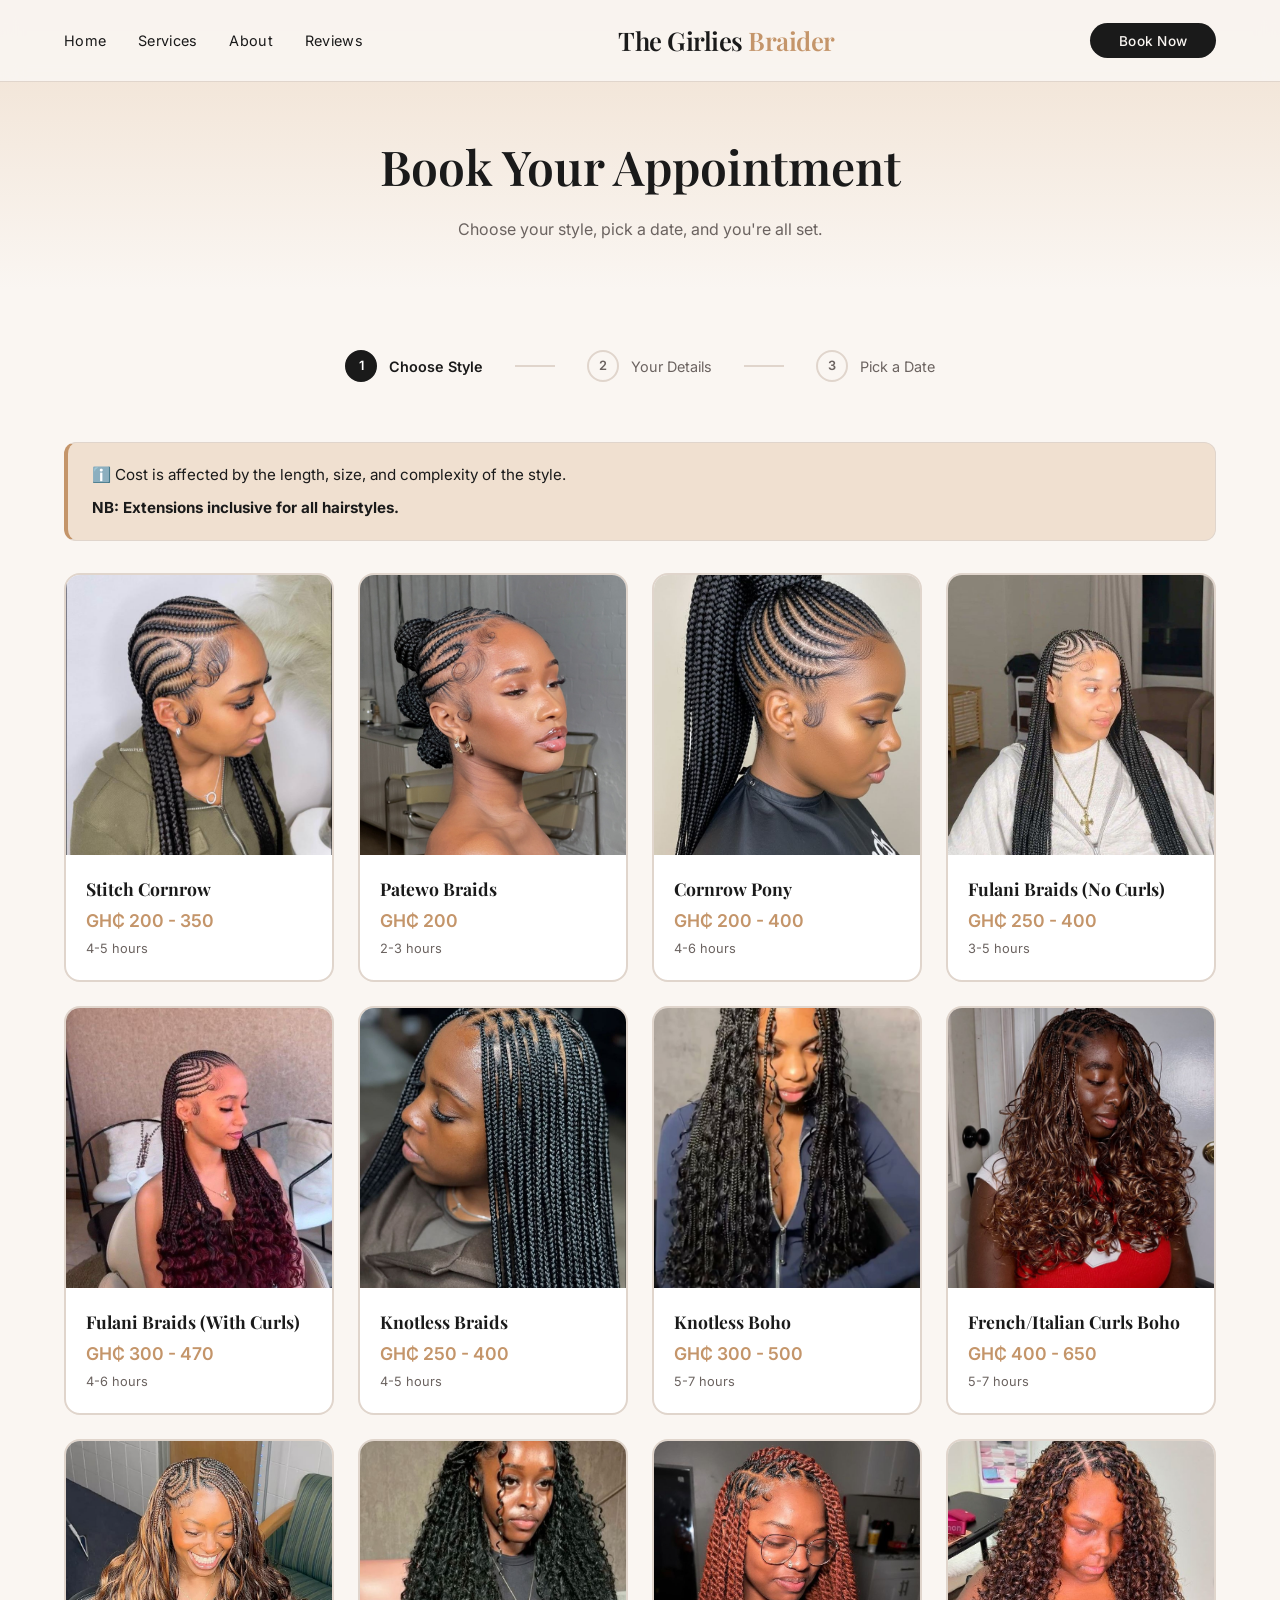
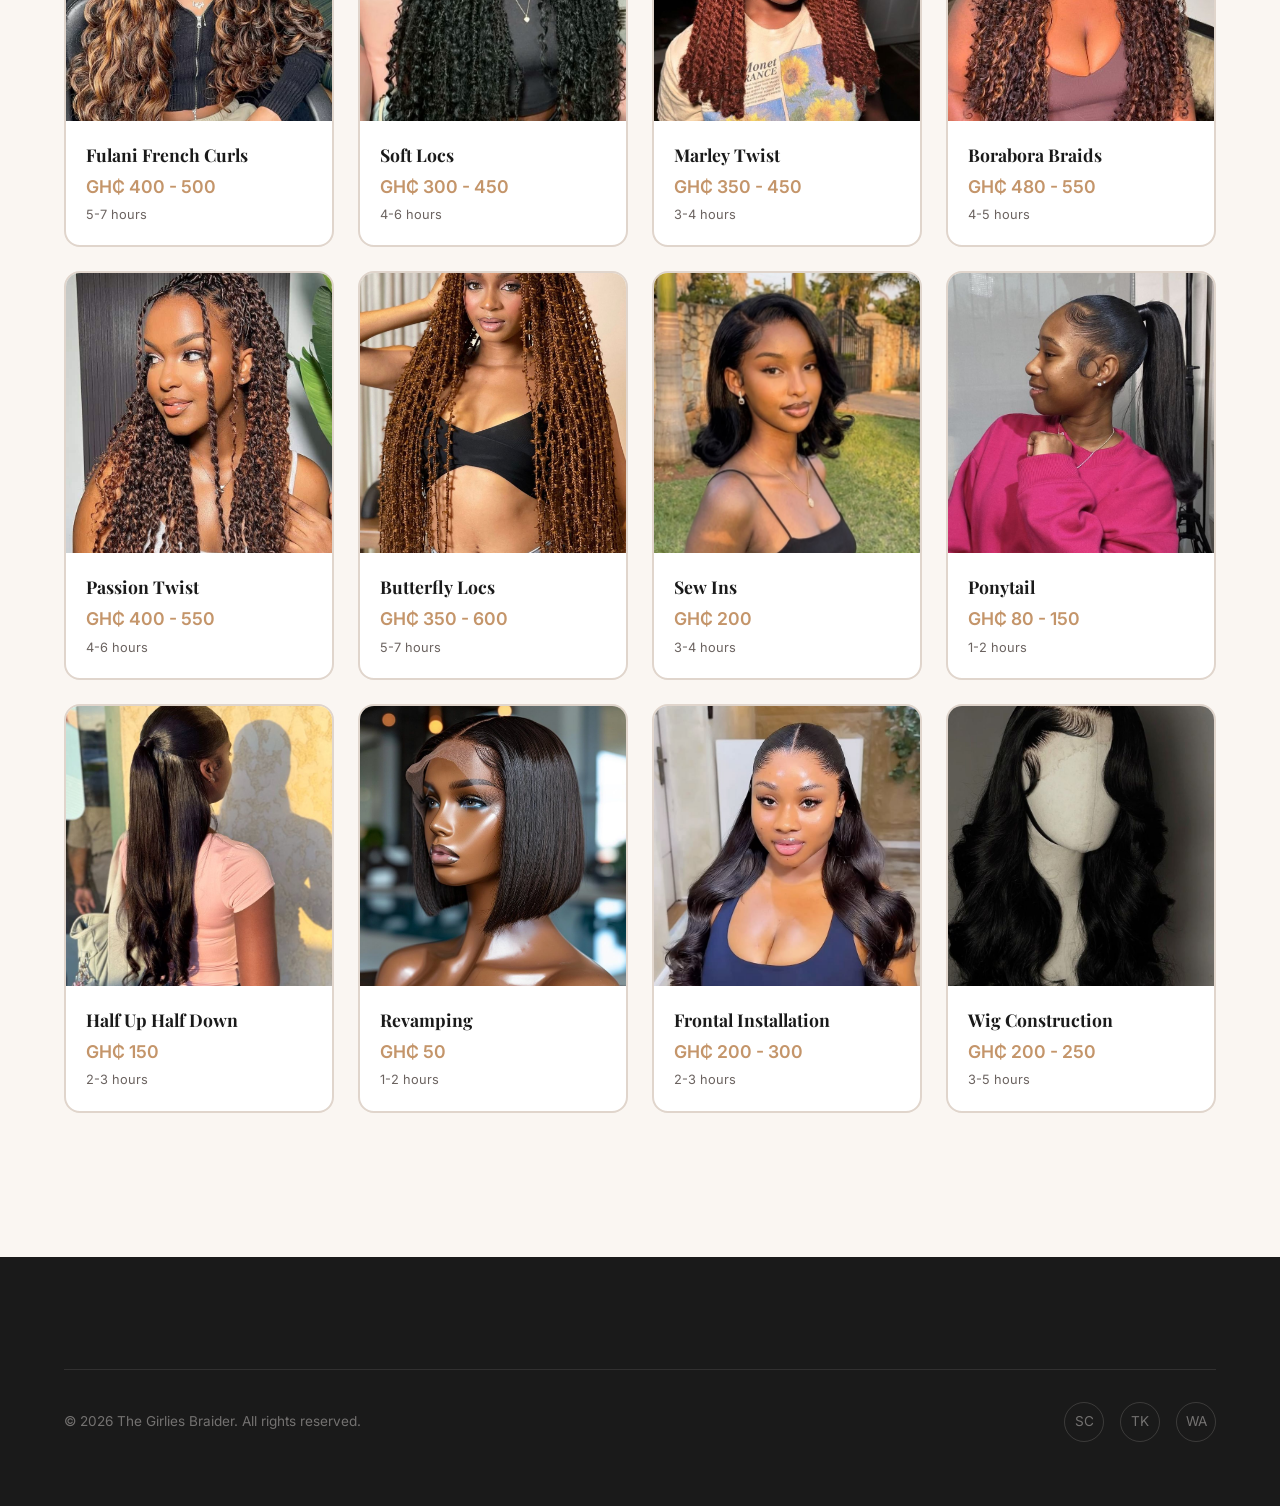
==== commit 20833b35: "chore: fixed socials" ====
--- a/booking.html
+++ b/booking.html
@@ -126,9 +126,9 @@
     <div class="footer-bottom">
       <span>&copy; 2026 The Girlies Braider. All rights reserved.</span>
       <div class="social-links">
-        <a href="#" aria-label="Instagram">IG</a>
-        <a href="#" aria-label="TikTok">TK</a>
-        <a href="#" aria-label="WhatsApp">WA</a>
+        <a href="https://snapchat.com/t/jtKgJyMh" aria-label="Snapchat">SC</a>
+        <a href="https://www.tiktok.com/@the_girlies_braider" aria-label="TikTok">TK</a>
+        <a href="https://wa.me/0536875859" aria-label="WhatsApp">WA</a>
       </div>
     </div>
   </footer>
--- a/styles.css
+++ b/styles.css
@@ -806,12 +806,13 @@
 }
 
 .style-card-image {
-  height: 200px;
+  height: 280px;
   background: linear-gradient(135deg, var(--color-bg-warm), var(--color-rose));
   display: flex;
   align-items: center;
   justify-content: center;
   position: relative;
+  overflow: hidden;
 }
 
 .style-card-img {
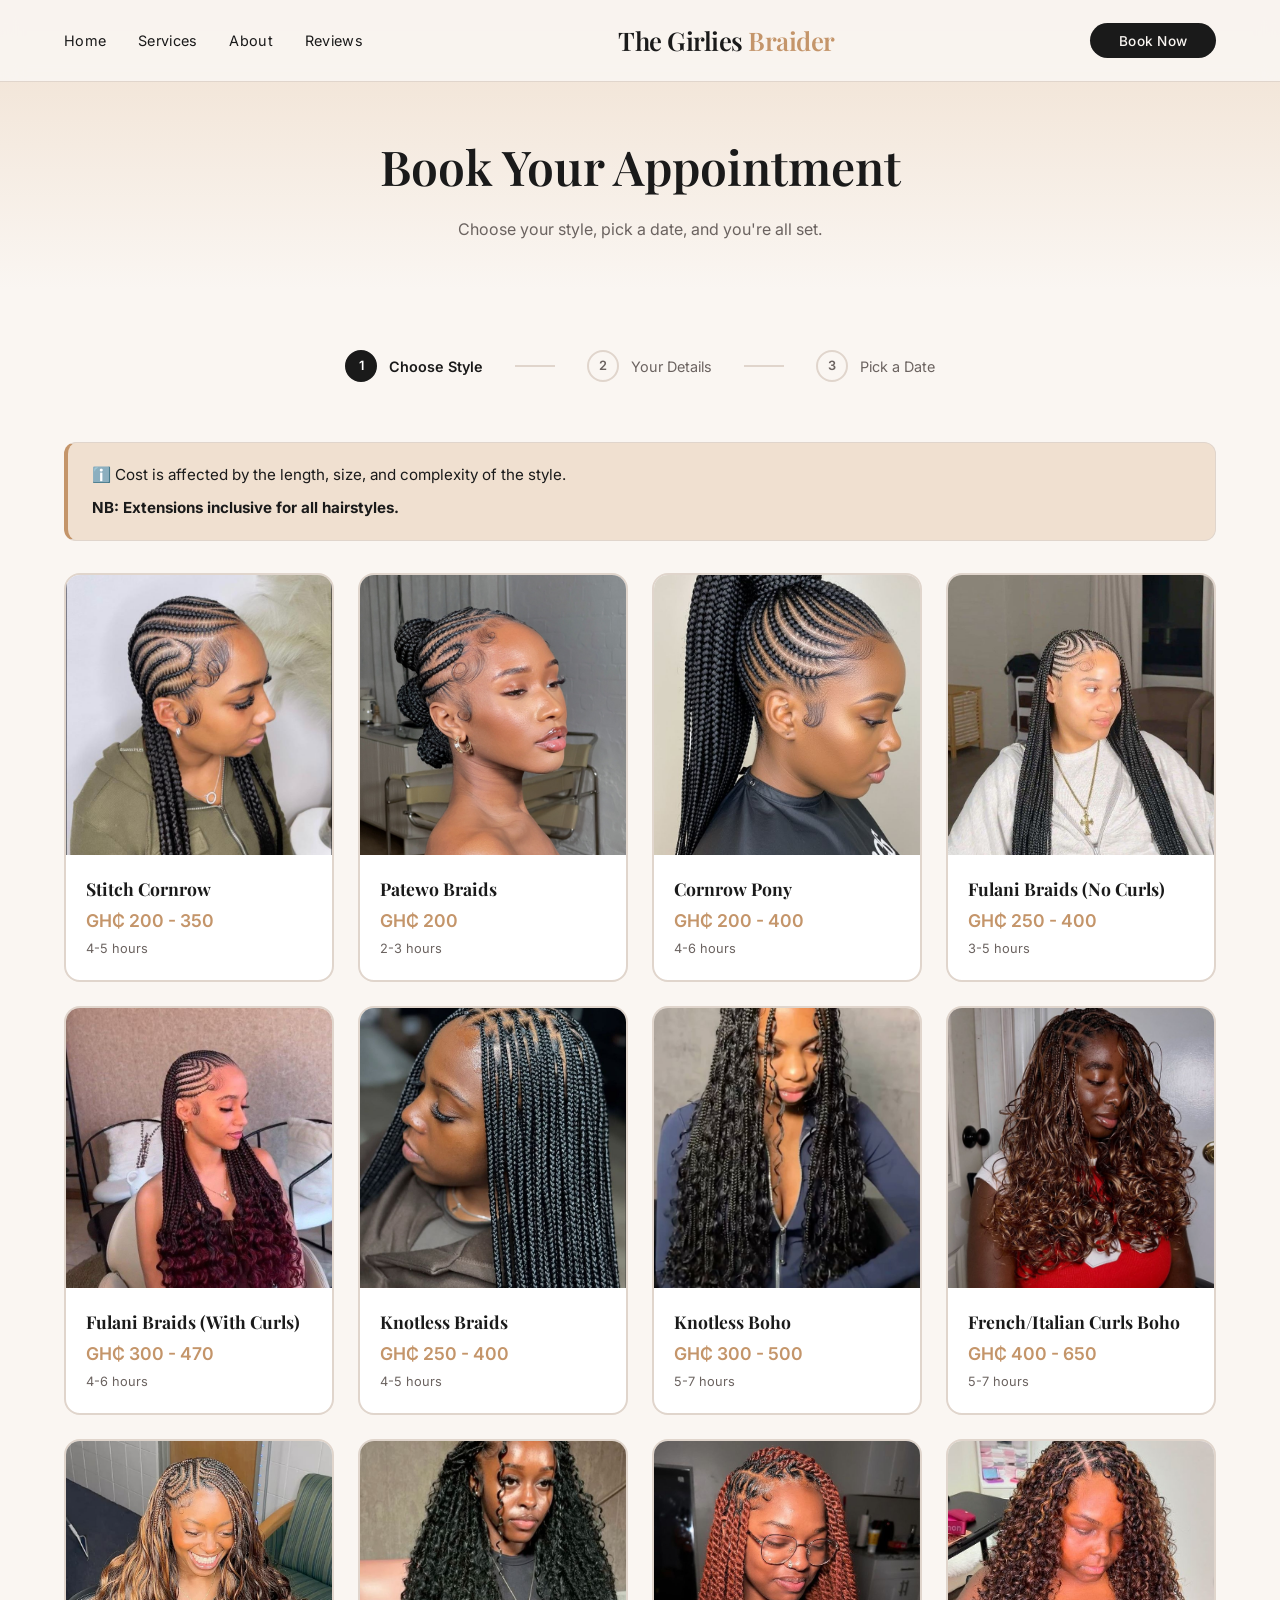
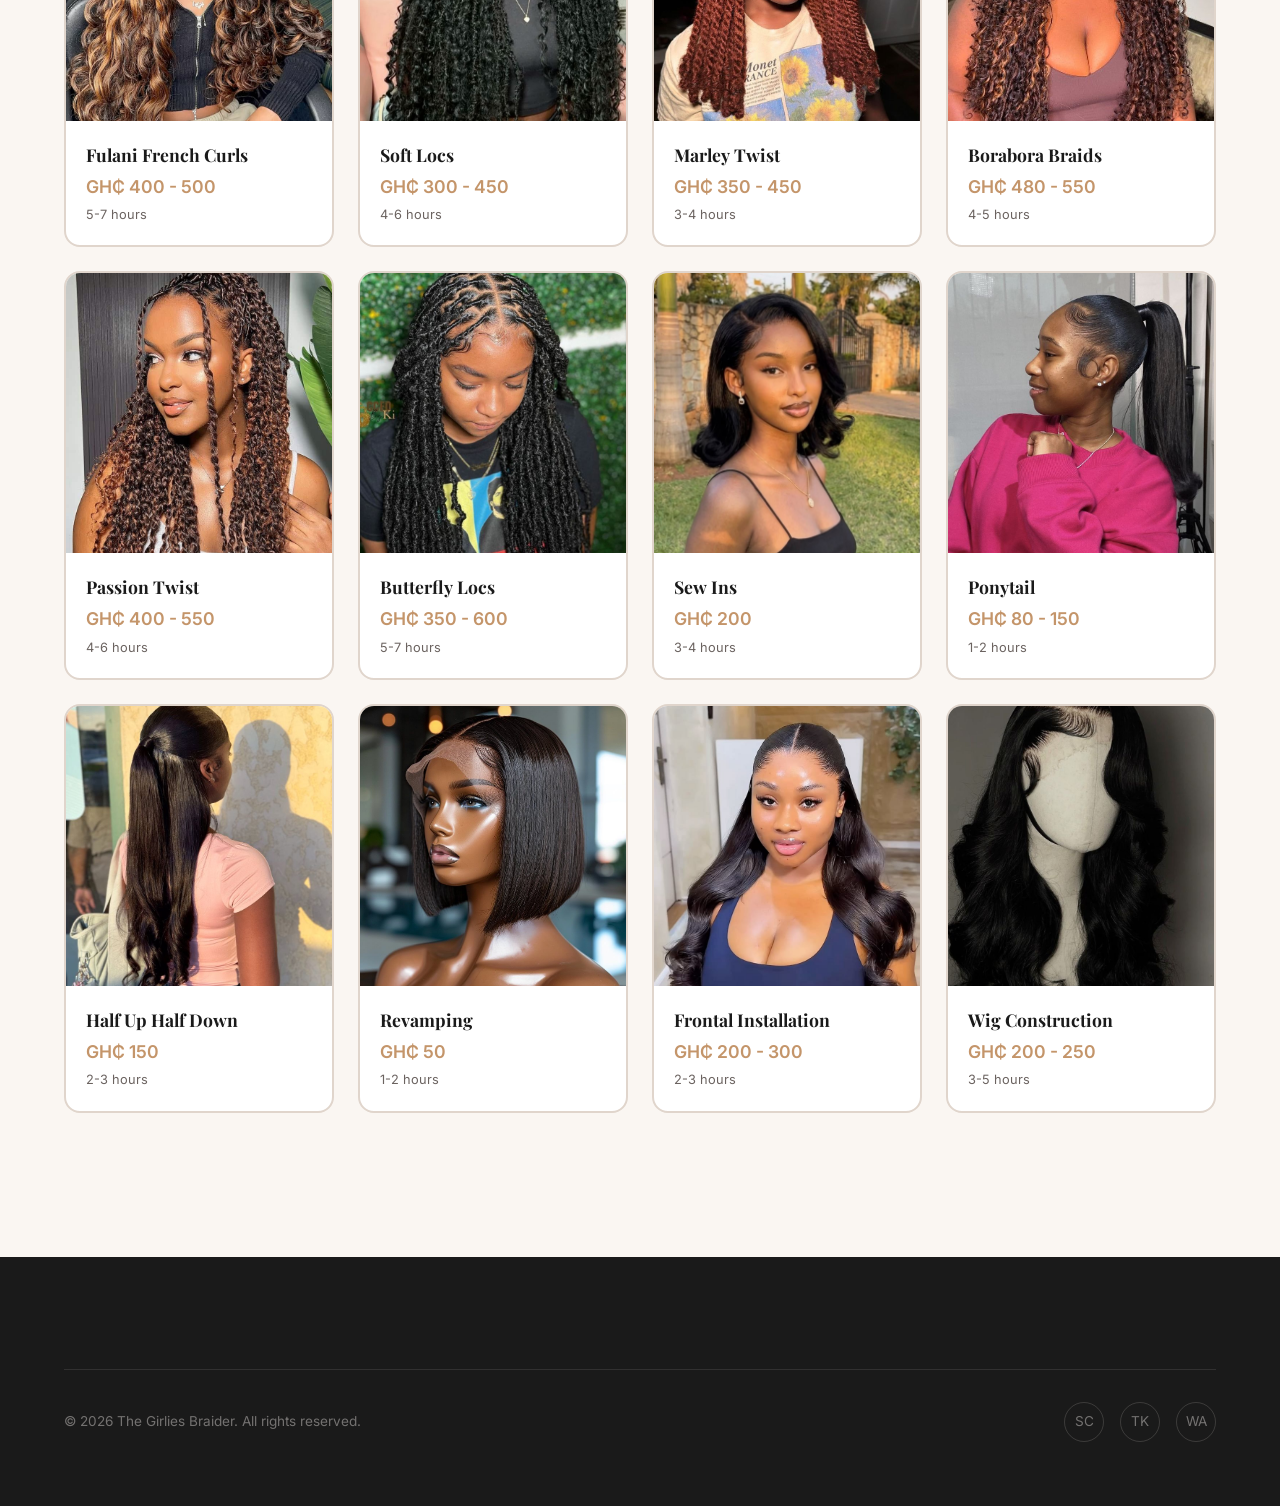
==== commit 7b4a3fe1: "chore: fix image view" ====
--- a/booking.html
+++ b/booking.html
@@ -132,6 +132,27 @@
       </div>
     </div>
   </footer>
+
+  <!-- Style Preview Modal -->
+  <div id="stylePreviewModal" class="style-preview-overlay">
+    <div class="style-preview-modal">
+      <button class="style-preview-close" onclick="closeStylePreview()">&#x2715;</button>
+      <div class="style-preview-image">
+        <img id="previewImg" src="" alt="">
+      </div>
+      <div class="style-preview-body">
+        <h2 id="previewName"></h2>
+        <div class="style-preview-meta">
+          <span id="previewPrice" class="preview-price"></span>
+          <span id="previewDuration" class="preview-duration"></span>
+        </div>
+        <p id="previewDesc" class="preview-desc"></p>
+        <button class="btn-primary" style="width:100%; justify-content:center;" onclick="closeStylePreview(); goToStep(2);">
+          Continue &#8594;
+        </button>
+      </div>
+    </div>
+  </div>
 
   <!-- Cal.com embed loader -->
   <script type="text/javascript">
--- a/styles.css
+++ b/styles.css
@@ -830,21 +830,126 @@
   font-size: 3.5rem;
 }
 
-.style-card.selected .style-card-image::after {
-  content: '✓';
+/* ===== STYLE PREVIEW MODAL ===== */
+.style-preview-overlay {
+  display: none;
+  position: fixed;
+  inset: 0;
+  background: rgba(26, 26, 26, 0.65);
+  z-index: 300;
+  align-items: flex-end;
+  justify-content: center;
+  backdrop-filter: blur(4px);
+}
+
+.style-preview-overlay.open {
+  display: flex;
+}
+
+.style-preview-modal {
+  background: white;
+  border-radius: 24px 24px 0 0;
+  width: 100%;
+  max-width: 520px;
+  max-height: 92vh;
+  overflow-y: auto;
+  position: relative;
+  animation: slideUp 0.3s ease-out;
+}
+
+@keyframes slideUp {
+  from { transform: translateY(100%); opacity: 0; }
+  to   { transform: translateY(0);    opacity: 1; }
+}
+
+.style-preview-close {
   position: absolute;
-  top: 12px;
-  right: 12px;
-  width: 28px;
-  height: 28px;
-  background: var(--color-accent);
+  top: 1rem;
+  right: 1rem;
+  width: 34px;
+  height: 34px;
+  border-radius: 50%;
+  background: rgba(26, 26, 26, 0.55);
   color: white;
-  border-radius: 50%;
+  border: none;
+  font-size: 1rem;
+  cursor: pointer;
   display: flex;
   align-items: center;
   justify-content: center;
-  font-size: 0.85rem;
-  font-weight: 700;
+  z-index: 1;
+  line-height: 1;
+}
+
+.style-preview-image {
+  height: clamp(340px, 62vh, 520px);
+  overflow: hidden;
+  border-radius: 24px 24px 0 0;
+  background: var(--color-bg-warm);
+}
+
+.style-preview-image img {
+  width: 100%;
+  height: 100%;
+  object-fit: cover;
+  object-position: top center;
+}
+
+.style-preview-body {
+  padding: 1.1rem 1.4rem 1.5rem;
+}
+
+.style-preview-body h2 {
+  font-family: var(--font-serif);
+  font-size: 1.2rem;
+  margin-bottom: 0.3rem;
+}
+
+.style-preview-meta {
+  display: flex;
+  align-items: center;
+  gap: 0.75rem;
+  margin-bottom: 0.5rem;
+}
+
+.preview-price {
+  font-size: 0.95rem;
+  font-weight: 600;
+  color: var(--color-accent);
+}
+
+.preview-duration {
+  font-size: 0.78rem;
+  color: var(--color-text-light);
+}
+
+.preview-desc {
+  font-size: 0.8rem;
+  color: var(--color-text-light);
+  line-height: 1.55;
+  margin-bottom: 1.1rem;
+}
+
+@media (min-width: 769px) {
+  .style-preview-overlay {
+    align-items: center;
+  }
+
+  .style-preview-modal {
+    border-radius: 24px;
+    max-width: 560px;
+    animation: fadeInScale 0.25s ease-out;
+  }
+
+  .style-preview-image {
+    height: clamp(360px, 58vh, 480px);
+    border-radius: 24px 24px 0 0;
+  }
+
+  @keyframes fadeInScale {
+    from { transform: scale(0.95); opacity: 0; }
+    to   { transform: scale(1);    opacity: 1; }
+  }
 }
 
 .style-card-body {
@@ -874,28 +979,6 @@
   color: var(--color-text-light);
   margin-top: 0.5rem;
   line-height: 1.5;
-}
-
-.btn-card-continue {
-  display: block;
-  width: 100%;
-  margin-top: 1rem;
-  padding: 0.7rem 1.5rem;
-  background: var(--color-bg-dark);
-  color: white;
-  border: none;
-  border-radius: 50px;
-  font-family: var(--font-sans);
-  font-size: 0.85rem;
-  font-weight: 500;
-  cursor: pointer;
-  transition: background 0.3s, transform 0.2s;
-  animation: fadeInUp 0.3s ease-out;
-}
-
-.btn-card-continue:hover {
-  background: var(--color-accent-dark);
-  transform: translateY(-1px);
 }
 
 /* Date & Details */
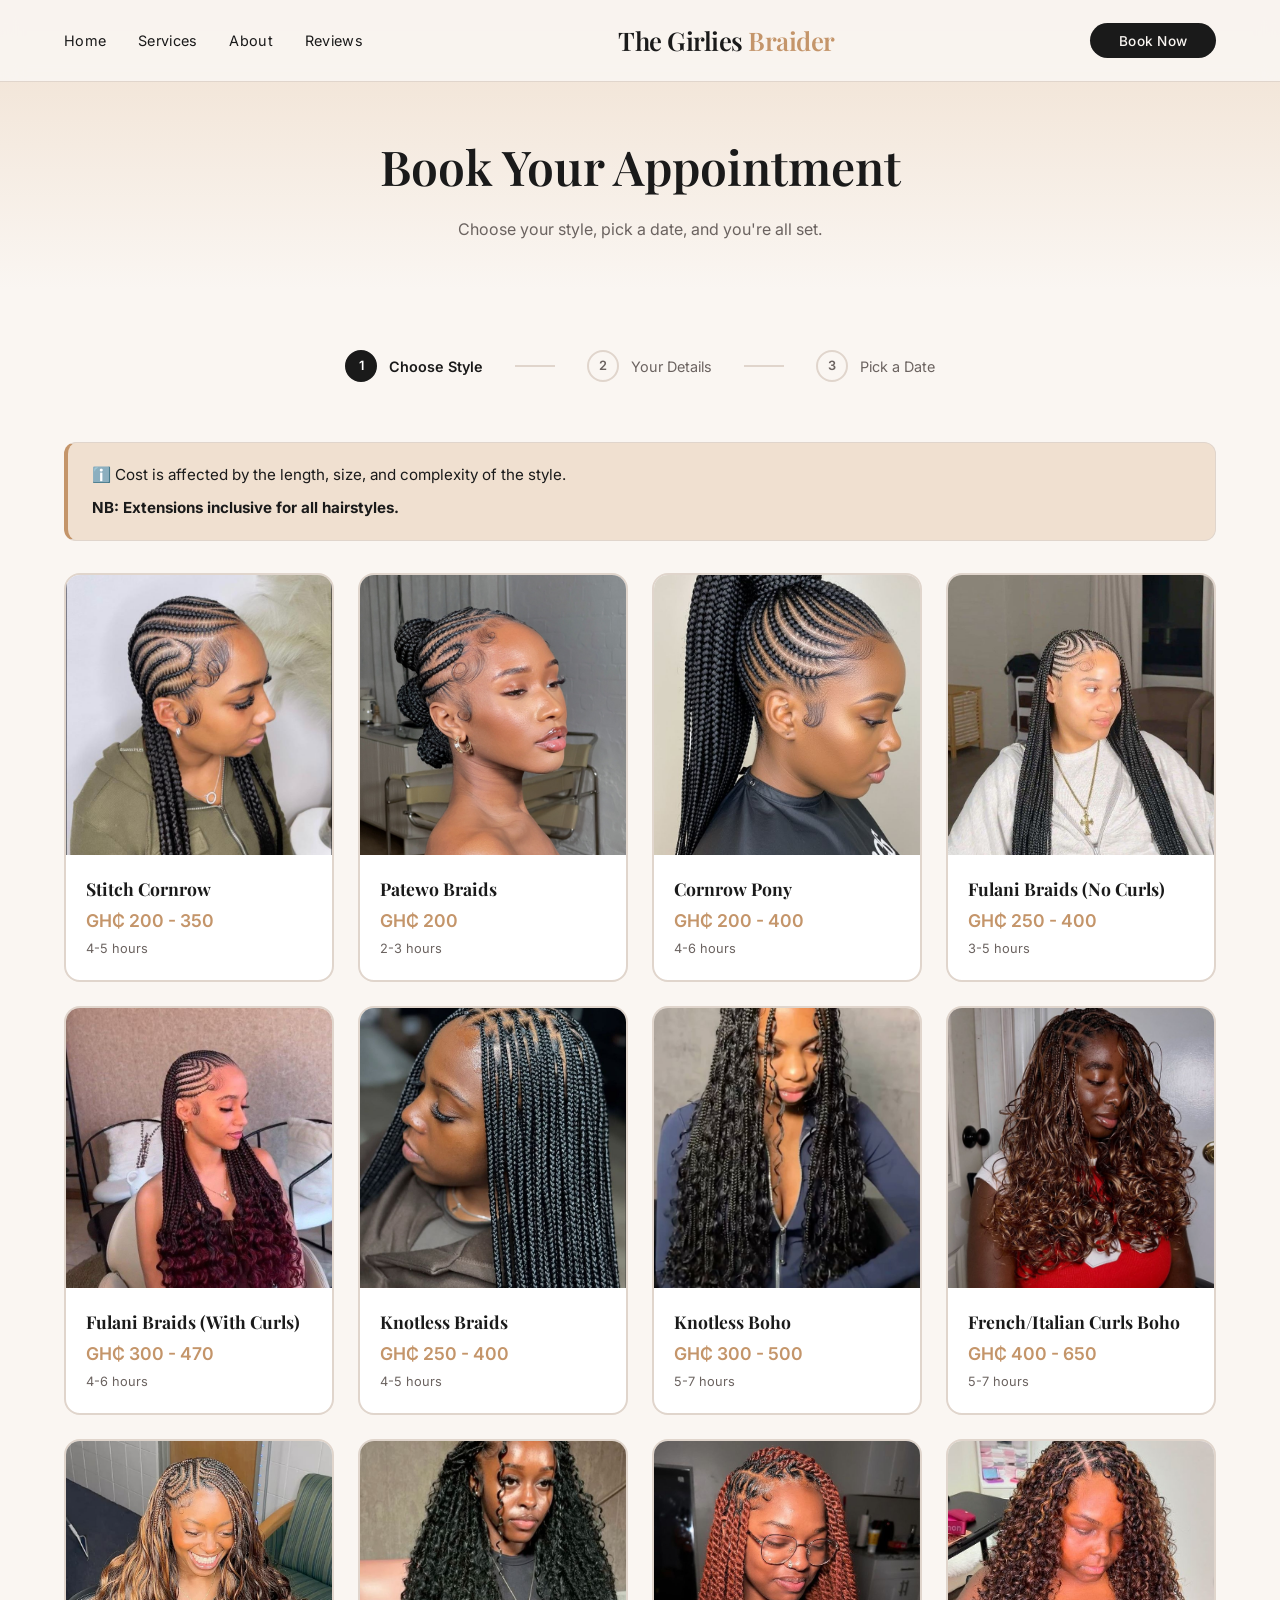
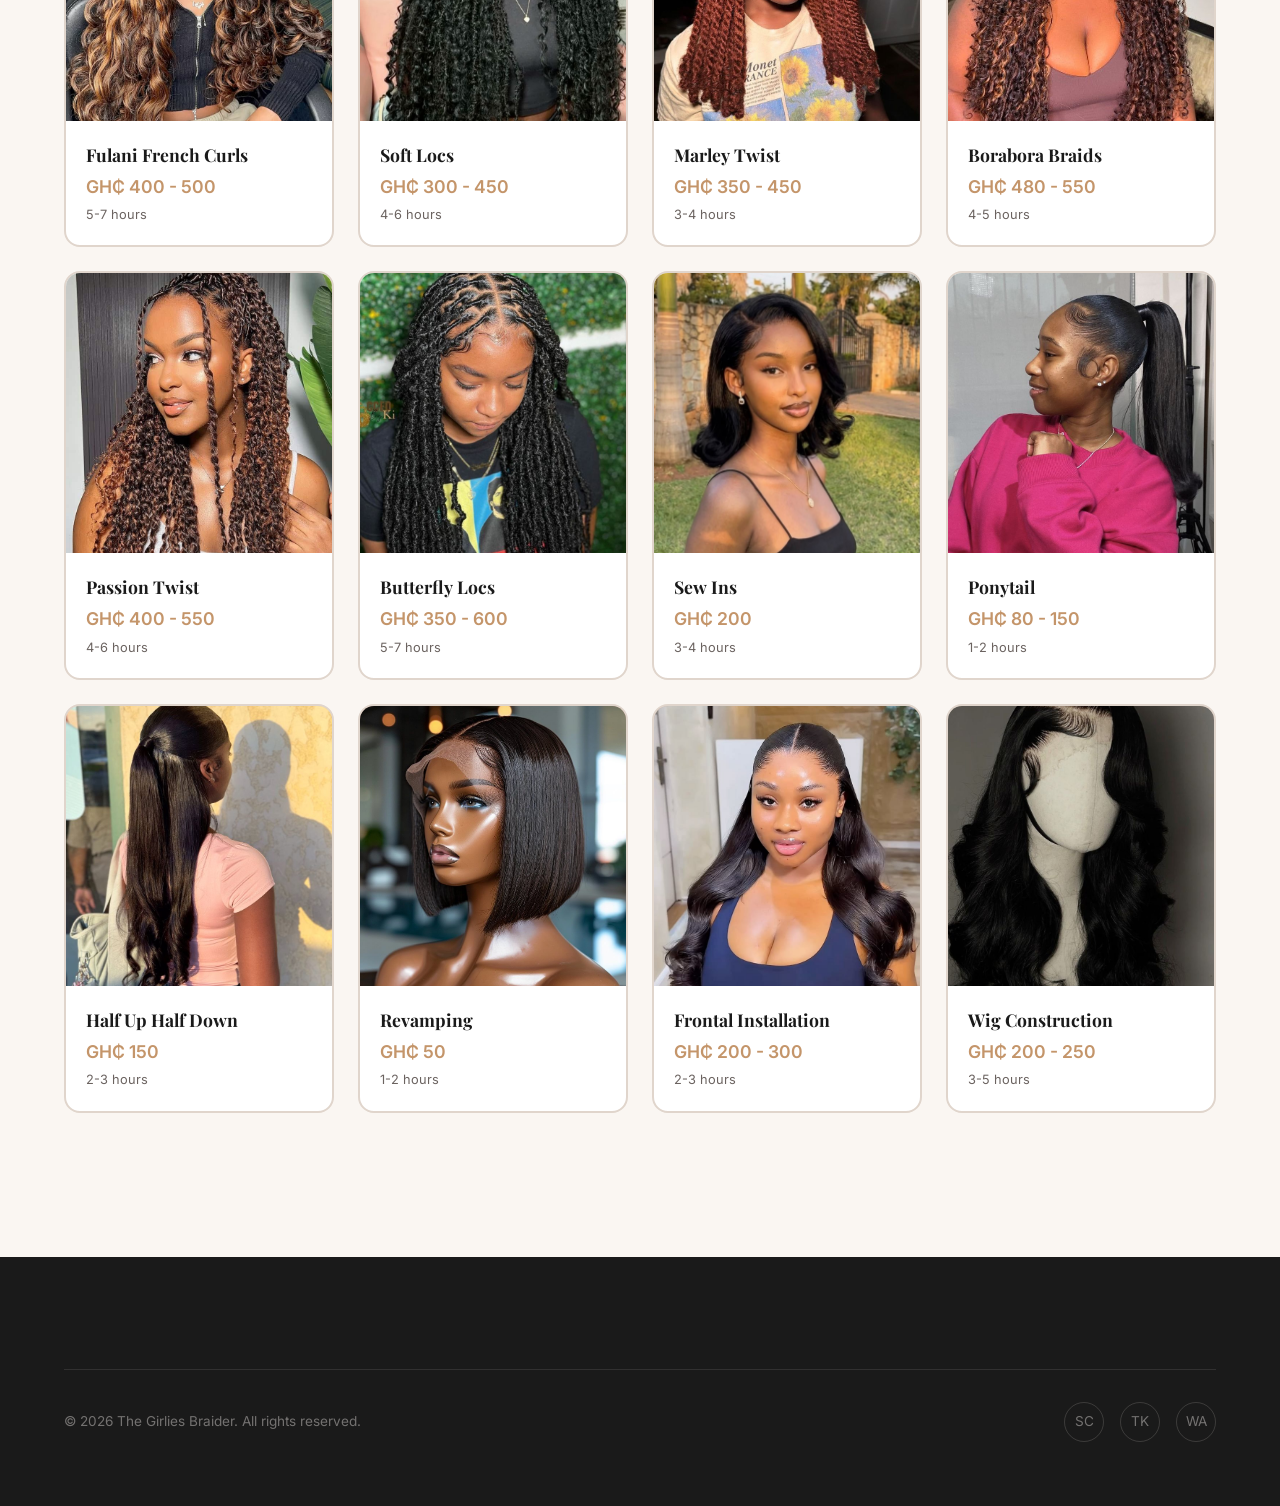
==== commit deb9da49: "chore: fixes" ====
--- a/booking.html
+++ b/booking.html
@@ -105,7 +105,7 @@
         </p>
         <button
           id="calMobileBtn"
-          data-cal-link="frank-adu-zt1m3p"
+          data-cal-link="girlies-braider"
           data-cal-config='{"layout":"column_view"}'
           class="btn-primary"
           style="display:block; width:100%; text-align:center;"
--- a/styles.css
+++ b/styles.css
@@ -946,6 +946,11 @@
     border-radius: 24px 24px 0 0;
   }
 
+  .style-preview-image img {
+    object-fit: contain;
+    object-position: center;
+  }
+
   @keyframes fadeInScale {
     from { transform: scale(0.95); opacity: 0; }
     to   { transform: scale(1);    opacity: 1; }
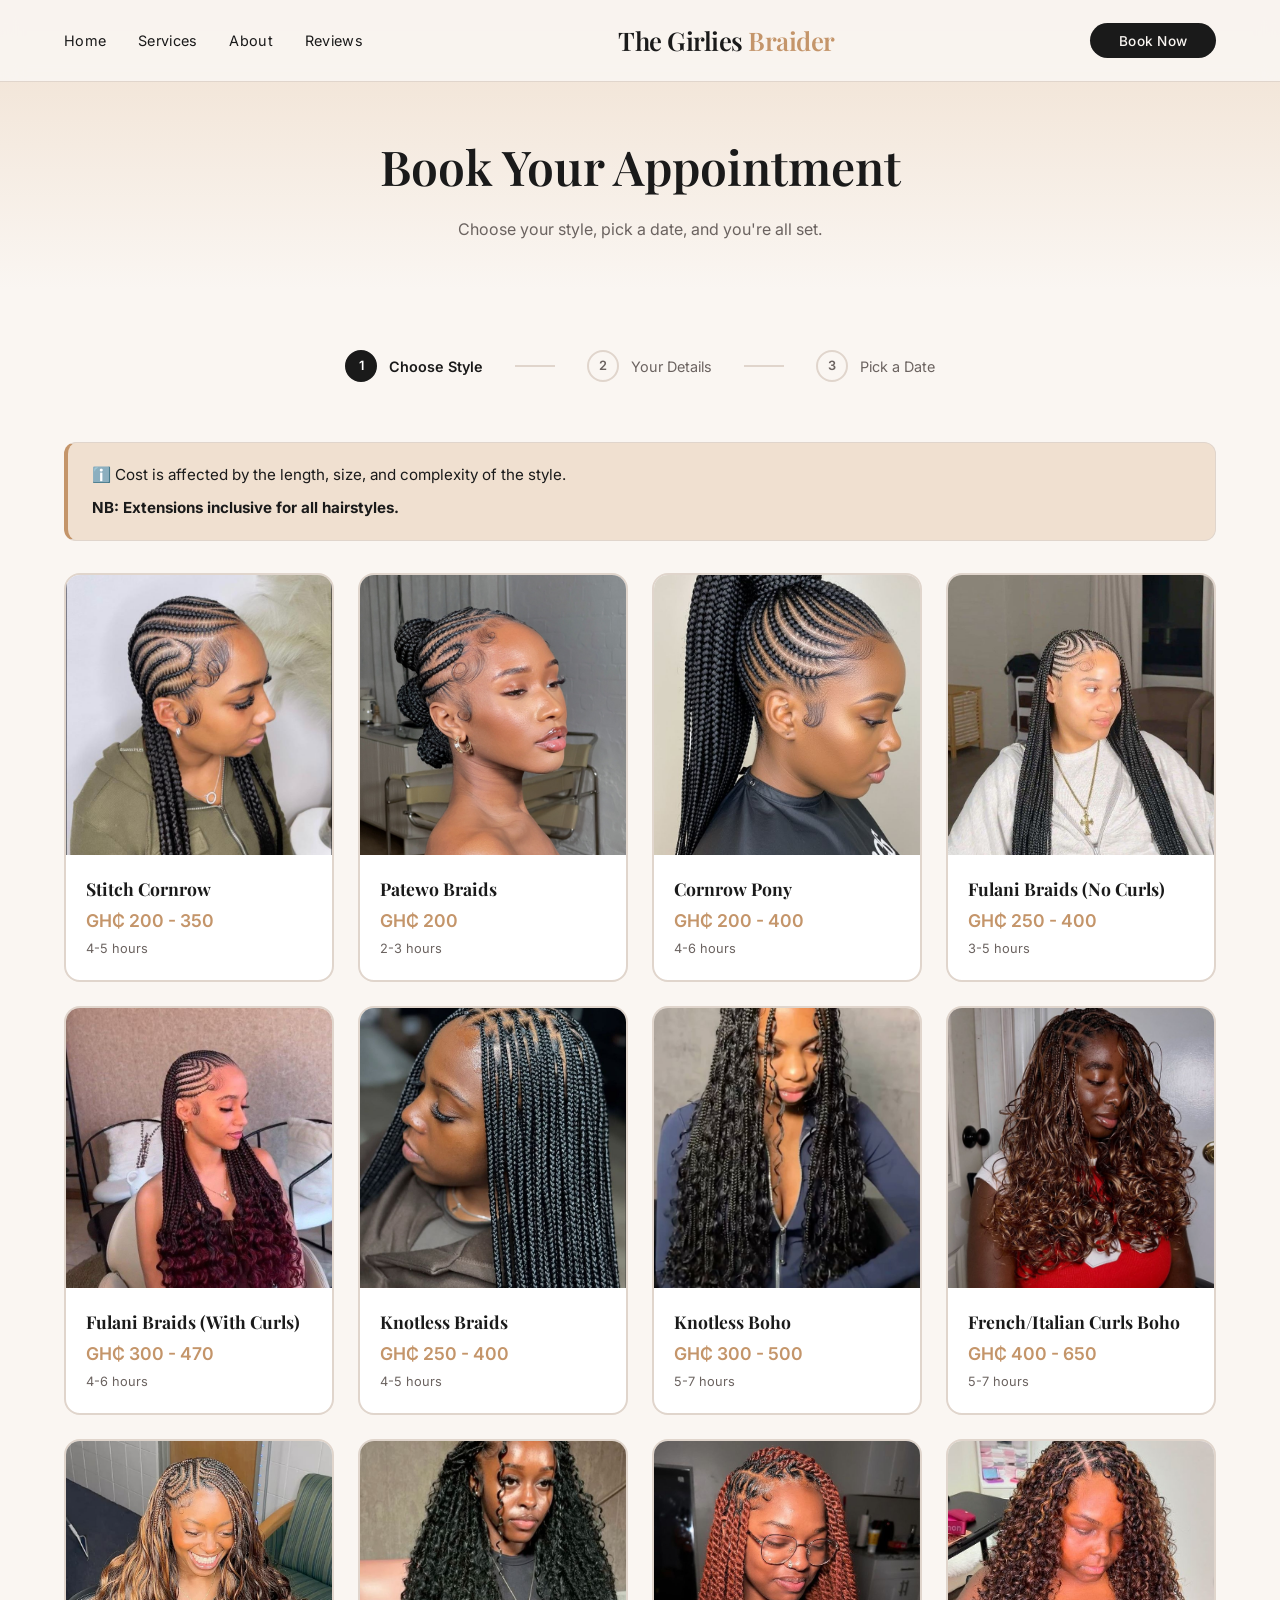
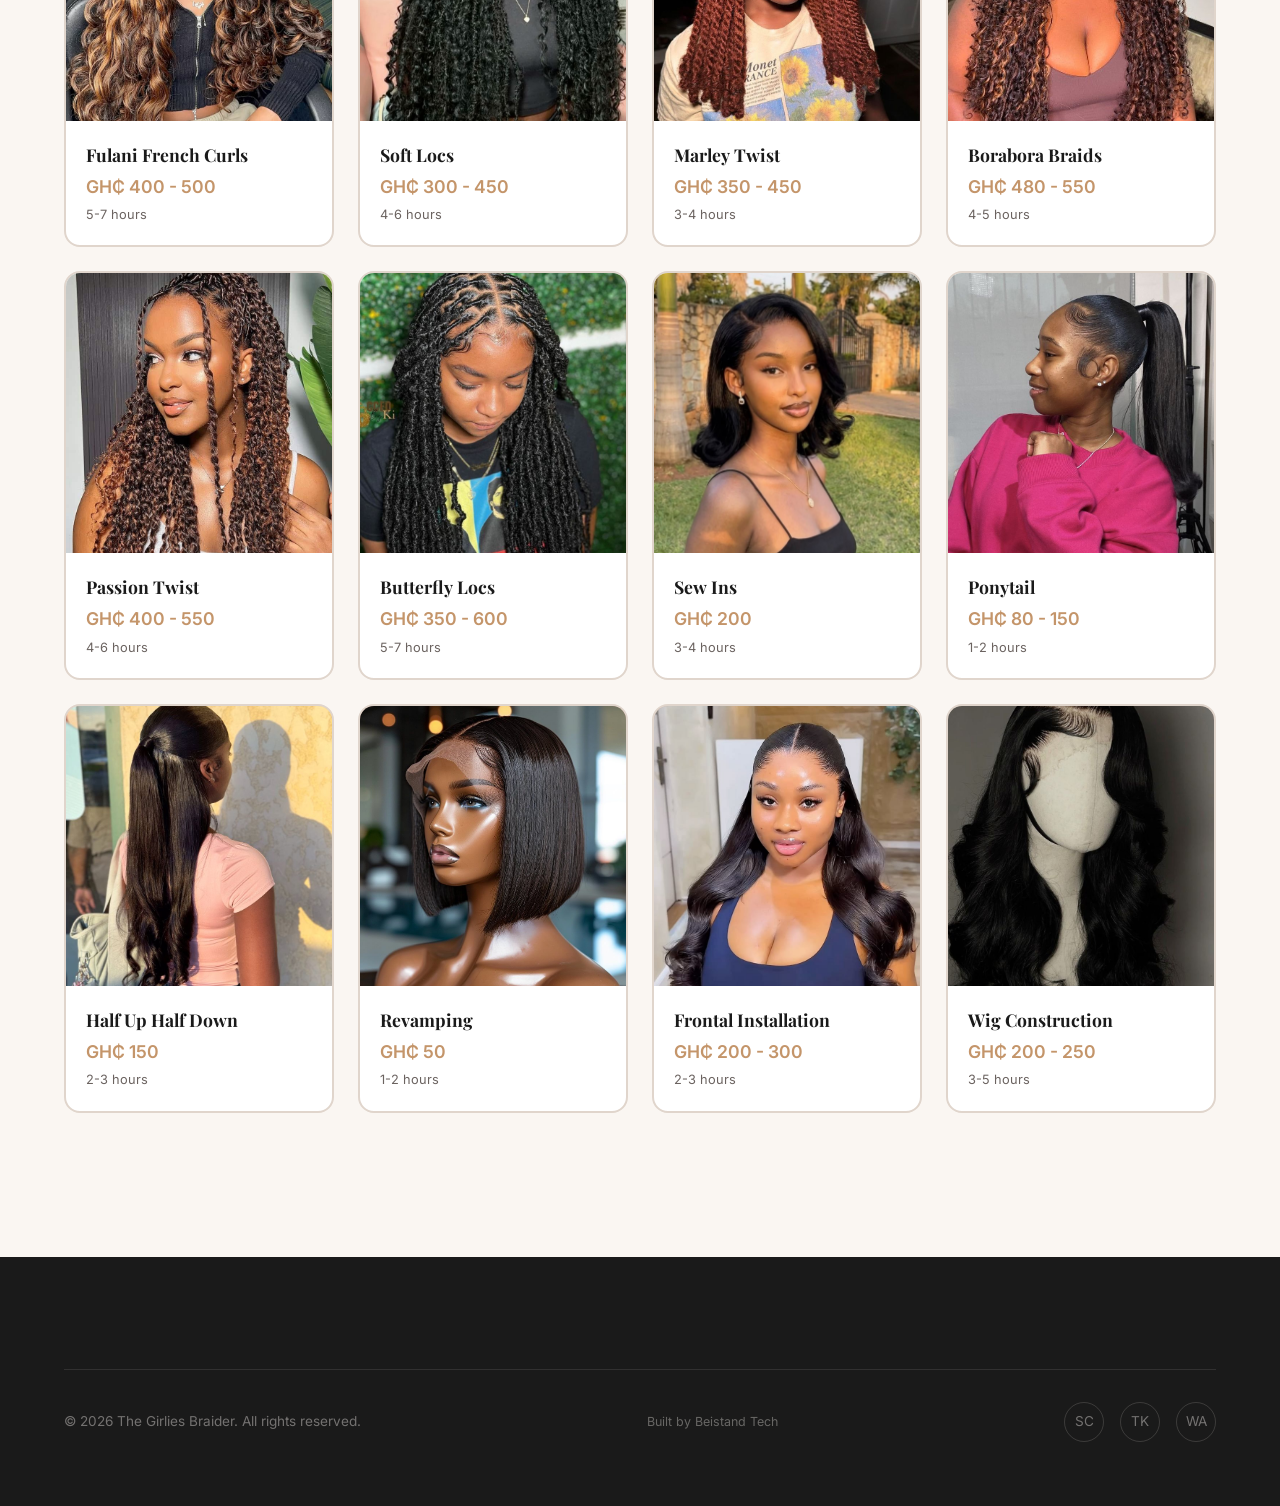
==== commit 652e2b8f: "chore: beistand label" ====
--- a/booking.html
+++ b/booking.html
@@ -125,6 +125,7 @@
   <footer class="footer">
     <div class="footer-bottom">
       <span>&copy; 2026 The Girlies Braider. All rights reserved.</span>
+      <a href="https://beistandtech.com" target="_blank" rel="noopener" class="built-by">Built by Beistand Tech</a>
       <div class="social-links">
         <a href="https://snapchat.com/t/jtKgJyMh" aria-label="Snapchat">SC</a>
         <a href="https://www.tiktok.com/@the_girlies_braider" aria-label="TikTok">TK</a>
--- a/styles.css
+++ b/styles.css
@@ -655,6 +655,16 @@
   color: rgba(250, 246, 242, 0.4);
 }
 
+.built-by {
+  font-size: 0.78rem;
+  color: rgba(250, 246, 242, 0.35);
+  transition: color 0.3s;
+}
+
+.built-by:hover {
+  color: var(--color-accent);
+}
+
 .social-links {
   display: flex;
   gap: 1rem;
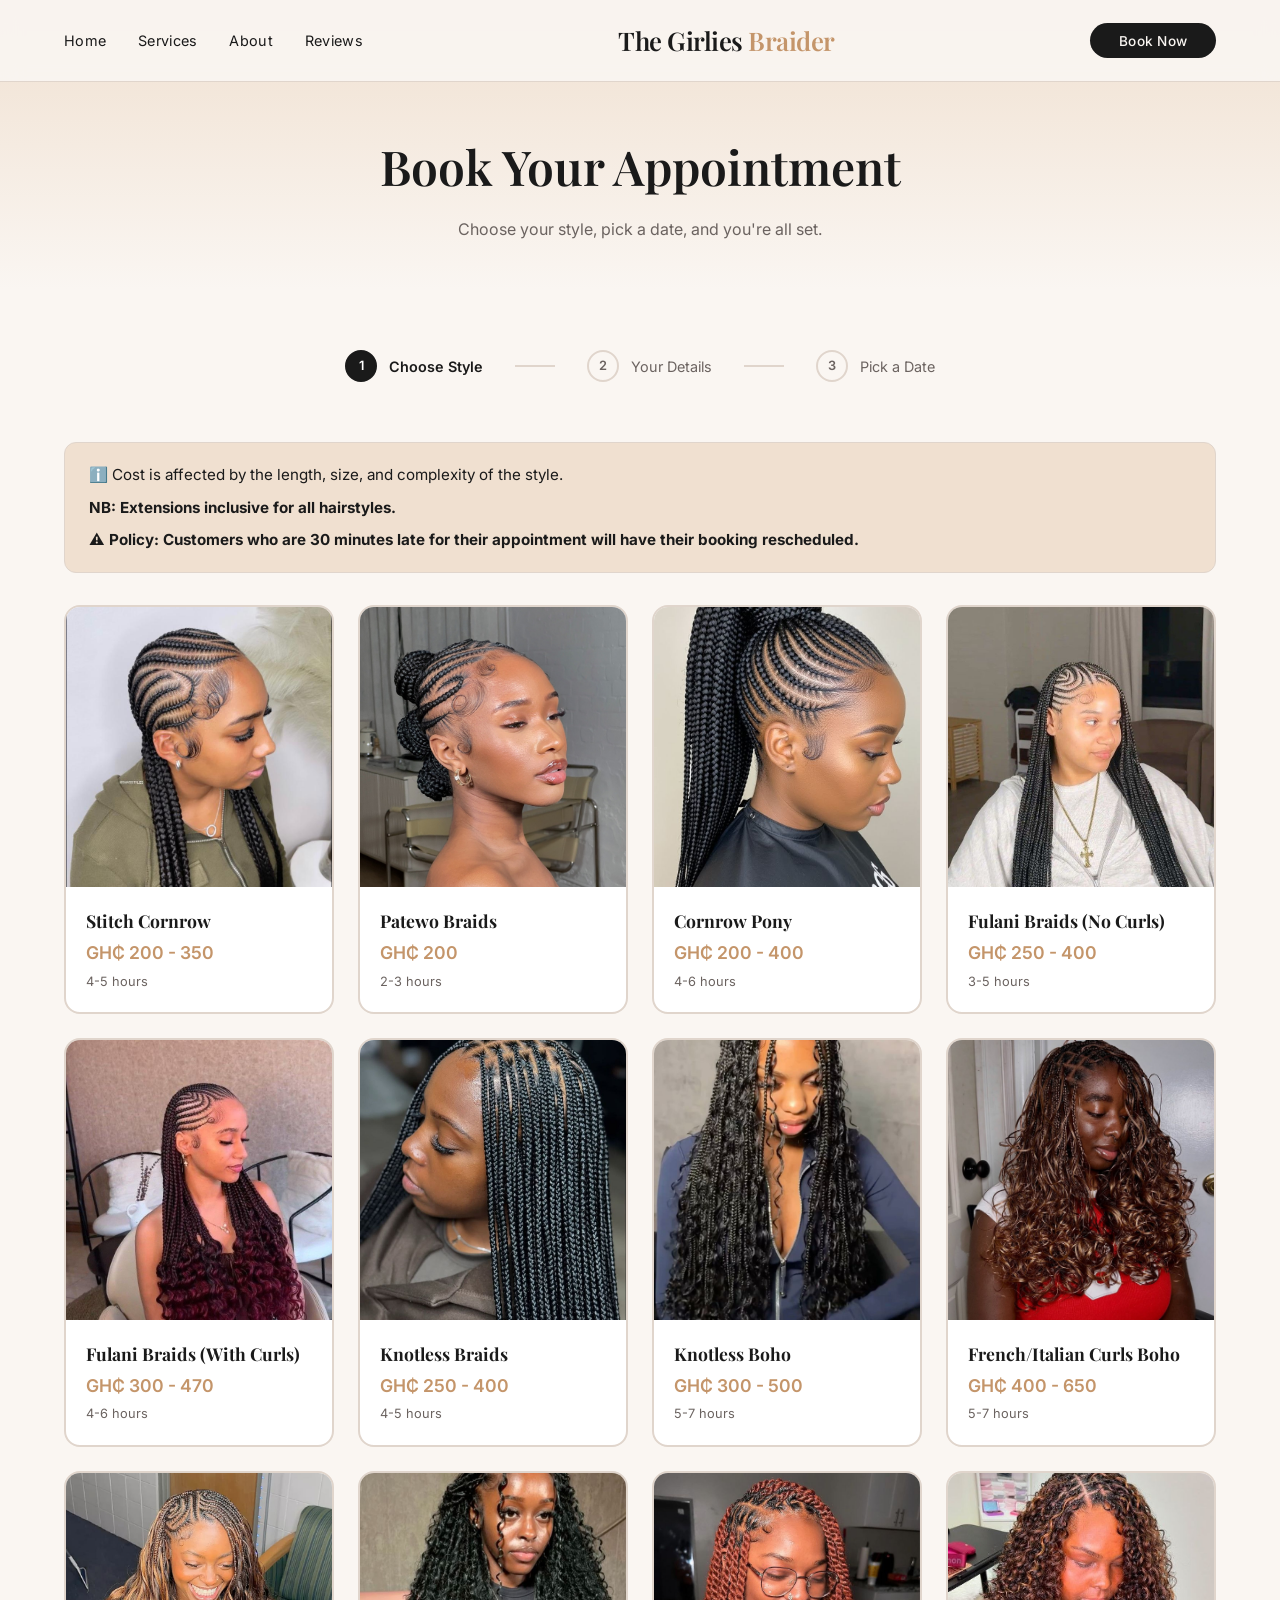
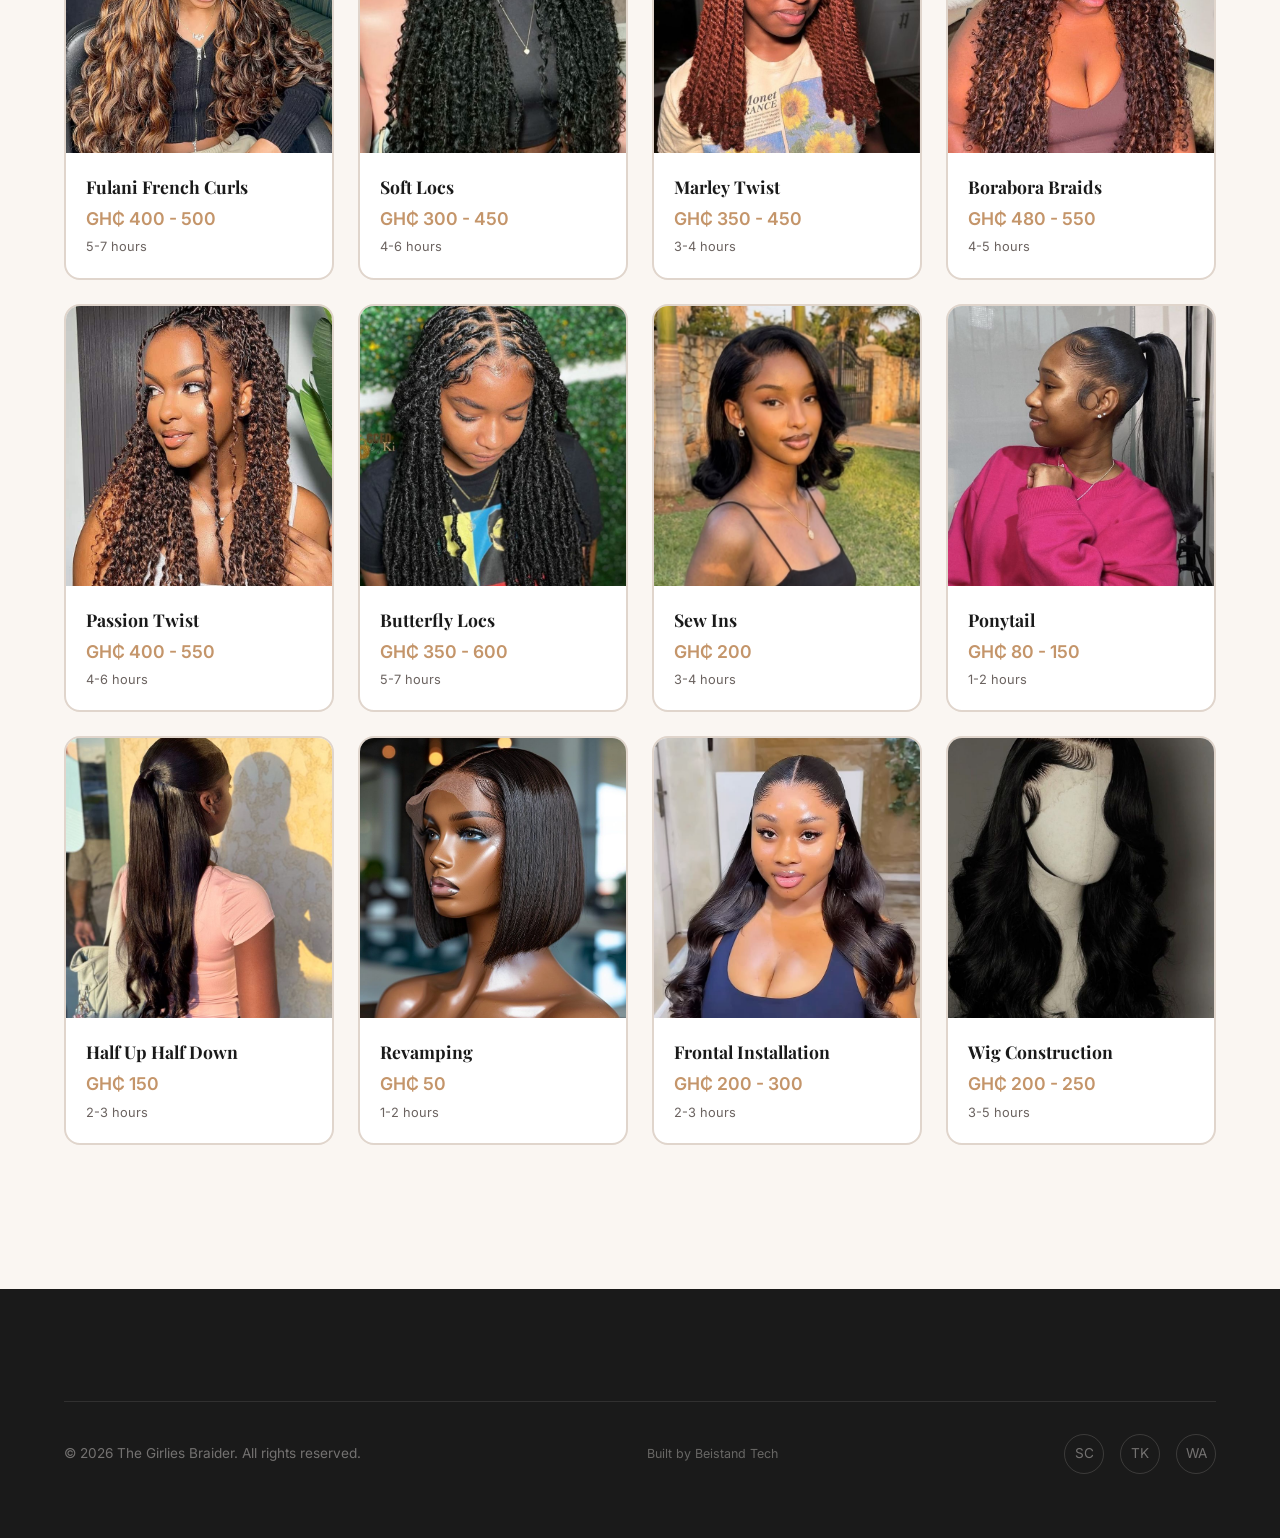
==== commit 2e0f53d0: "chore: fix style" ====
--- a/booking.html
+++ b/booking.html
@@ -62,6 +62,7 @@
       <div class="pricing-info">
         <p>&#8505;&#65039; Cost is affected by the length, size, and complexity of the style.</p>
         <p><strong>NB: Extensions inclusive for all hairstyles.</strong></p>
+        <p><strong>&#9888;&#65039; Policy: Customers who are 30 minutes late for their appointment will have their booking rescheduled.</strong></p>
       </div>
       <div class="styles-grid" id="stylesGrid">
         <!-- Rendered by JS -->
--- a/styles.css
+++ b/styles.css
@@ -774,7 +774,6 @@
 .pricing-info {
   background: var(--color-bg-warm);
   border: 1px solid var(--color-border);
-  border-left: 4px solid var(--color-accent);
   border-radius: 12px;
   padding: 1.25rem 1.5rem;
   margin-bottom: 2rem;
